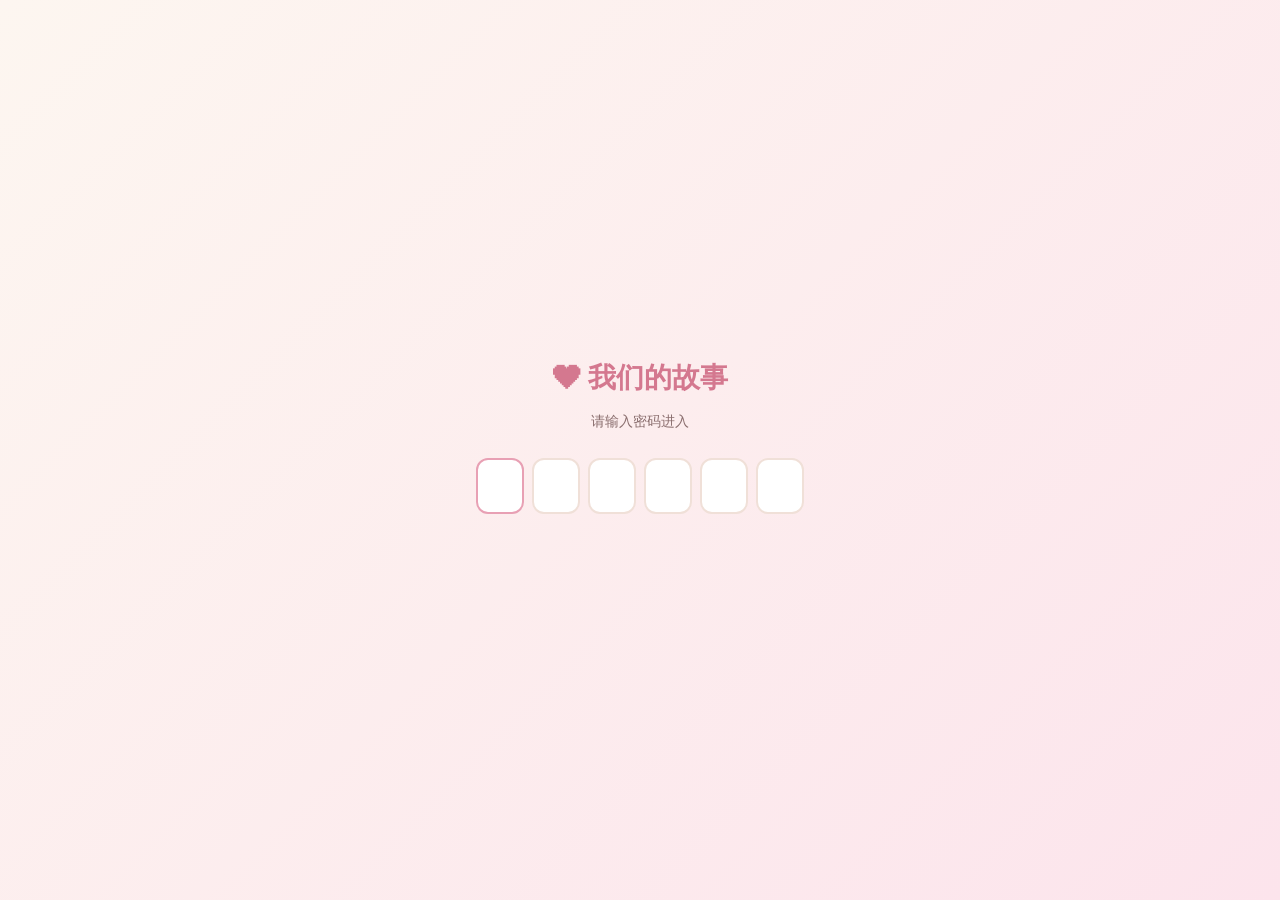
==== index.html @ 09dc380b "feat: 两周年纪念网站初始版本 包含首页（密码锁+倒计时）、时间线、照片墙、足迹地图、 情书、刮刮乐六个页面，支持长期更新维护。  Co-Authored-By: Claude Opus 4.7 " ====
<!DOCTYPE html>
<html lang="zh-CN">
<head>
    <meta charset="UTF-8">
    <meta name="viewport" content="width=device-width, initial-scale=1.0">
    <title>两周年快乐 ❤</title>
    <link rel="stylesheet" href="/css/style.css">
</head>
<body>

<!-- 密码锁 -->
<div class="password-overlay" id="passwordOverlay">
    <div class="password-box">
        <h1>❤ 我们的故事</h1>
        <p>请输入密码进入</p>
        <div class="password-input" id="passwordInput">
            <input type="password" maxlength="1" inputmode="numeric" pattern="[0-9]" autofocus>
            <input type="password" maxlength="1" inputmode="numeric" pattern="[0-9]">
            <input type="password" maxlength="1" inputmode="numeric" pattern="[0-9]">
            <input type="password" maxlength="1" inputmode="numeric" pattern="[0-9]">
            <input type="password" maxlength="1" inputmode="numeric" pattern="[0-9]">
            <input type="password" maxlength="1" inputmode="numeric" pattern="[0-9]">
        </div>
        <div class="password-error" id="passwordError"></div>
    </div>
</div>

<!-- 首页主内容 -->
<div class="hero" id="hero">
    <h1 class="hero-title">两周年快乐</h1>
    <p class="hero-date">2024.06.10 — 2026.06.10</p>

    <div class="countdown" id="countdown">
        <div class="countdown-item">
            <div class="countdown-num" id="days">00</div>
            <div class="countdown-label">天</div>
        </div>
        <div class="countdown-item">
            <div class="countdown-num" id="hours">00</div>
            <div class="countdown-label">时</div>
        </div>
        <div class="countdown-item">
            <div class="countdown-num" id="minutes">00</div>
            <div class="countdown-label">分</div>
        </div>
        <div class="countdown-item">
            <div class="countdown-num" id="seconds">00</div>
            <div class="countdown-label">秒</div>
        </div>
    </div>

    <div class="hero-enter">
        <a href="/pages/timeline.html" class="btn btn-primary">开始回忆之旅 →</a>
    </div>
</div>

<script src="/js/main.js"></script>
<script>
// === 密码锁 ===
const CORRECT_PASSWORD = '980711';
const inputs = document.querySelectorAll('#passwordInput input');
const overlay = document.getElementById('passwordOverlay');
const error = document.getElementById('passwordError');

// 检查是否已解锁
if (localStorage.getItem('anniversary_unlocked') === 'true') {
    overlay.classList.add('hidden');
}

inputs.forEach((input, idx) => {
    input.addEventListener('input', () => {
        input.value = input.value.replace(/\D/g, '');
        if (input.value && idx < inputs.length - 1) {
            inputs[idx + 1].focus();
        }
        if (idx === inputs.length - 1 && input.value) {
            checkPassword();
        }
    });
    input.addEventListener('keydown', (e) => {
        if (e.key === 'Backspace' && !input.value && idx > 0) {
            inputs[idx - 1].focus();
        }
    });
});

function checkPassword() {
    const pwd = Array.from(inputs).map(i => i.value).join('');
    if (pwd === CORRECT_PASSWORD) {
        localStorage.setItem('anniversary_unlocked', 'true');
        overlay.classList.add('hidden');
        error.textContent = '';
    } else {
        error.textContent = '密码错误，再试一次 ✨';
        inputs.forEach(i => i.value = '');
        inputs[0].focus();
    }
}

// === 倒计时 ===
const TARGET = new Date('2026-06-10T00:15:00').getTime();

function updateCountdown() {
    const now = Date.now();
    const diff = TARGET - now;

    if (diff <= 0) {
        document.getElementById('days').textContent = '🎉';
        document.getElementById('hours').textContent = '就';
        document.getElementById('minutes').textContent = '是';
        document.getElementById('seconds').textContent = '今';
        return;
    }

    const d = Math.floor(diff / 86400000);
    const h = Math.floor((diff % 86400000) / 3600000);
    const m = Math.floor((diff % 3600000) / 60000);
    const s = Math.floor((diff % 60000) / 1000);

    document.getElementById('days').textContent = String(d).padStart(2, '0');
    document.getElementById('hours').textContent = String(h).padStart(2, '0');
    document.getElementById('minutes').textContent = String(m).padStart(2, '0');
    document.getElementById('seconds').textContent = String(s).padStart(2, '0');
}

updateCountdown();
setInterval(updateCountdown, 1000);
</script>
</body>
</html>
---- css/style.css ----
/* === 全局重置 & 基础 === */
* {
    margin: 0;
    padding: 0;
    box-sizing: border-box;
}

:root {
    --primary: #e8a0b4;
    --primary-dark: #d4788f;
    --accent: #f5c6d0;
    --bg: #fdf6f0;
    --bg-card: #ffffff;
    --text: #5a3e3e;
    --text-light: #8a6e6e;
    --border: #f0e0d8;
    --shadow: rgba(200, 150, 140, 0.15);
    --radius: 16px;
    --font-serif: 'Georgia', 'Times New Roman', serif;
    --font-sans: -apple-system, BlinkMacSystemFont, 'Segoe UI', Roboto, sans-serif;
}

html {
    scroll-behavior: smooth;
}

body {
    font-family: var(--font-sans);
    background: var(--bg);
    color: var(--text);
    line-height: 1.7;
    min-height: 100vh;
}

a {
    color: var(--primary-dark);
    text-decoration: none;
}

img {
    max-width: 100%;
    border-radius: 12px;
}

/* === 导航栏 === */
.nav {
    position: fixed;
    top: 0;
    left: 0;
    right: 0;
    z-index: 100;
    background: rgba(253, 246, 240, 0.92);
    backdrop-filter: blur(12px);
    -webkit-backdrop-filter: blur(12px);
    border-bottom: 1px solid var(--border);
    padding: 0 20px;
    height: 60px;
    display: flex;
    align-items: center;
    justify-content: space-between;
}

.nav-title {
    font-family: var(--font-serif);
    font-size: 18px;
    color: var(--primary-dark);
    font-weight: 600;
}

.nav-links {
    display: flex;
    gap: 8px;
    overflow-x: auto;
    -webkit-overflow-scrolling: touch;
    scrollbar-width: none;
    padding: 4px 0;
}

.nav-links::-webkit-scrollbar {
    display: none;
}

.nav-links a {
    padding: 6px 14px;
    border-radius: 20px;
    font-size: 13px;
    color: var(--text-light);
    white-space: nowrap;
    transition: all 0.3s;
}

.nav-links a:hover,
.nav-links a.active {
    background: var(--primary);
    color: #fff;
}

/* === 主容器 === */
.main {
    max-width: 900px;
    margin: 0 auto;
    padding: 80px 20px 40px;
}

.page-title {
    font-family: var(--font-serif);
    font-size: 32px;
    text-align: center;
    color: var(--primary-dark);
    margin-bottom: 8px;
}

.page-subtitle {
    text-align: center;
    color: var(--text-light);
    font-size: 14px;
    margin-bottom: 40px;
}

/* === 卡片 === */
.card {
    background: var(--bg-card);
    border-radius: var(--radius);
    padding: 24px;
    box-shadow: 0 2px 12px var(--shadow);
    margin-bottom: 20px;
    transition: transform 0.2s, box-shadow 0.2s;
}

.card:hover {
    transform: translateY(-2px);
    box-shadow: 0 4px 20px var(--shadow);
}

/* === 按钮 === */
.btn {
    display: inline-block;
    padding: 12px 32px;
    border: none;
    border-radius: 30px;
    font-size: 15px;
    font-family: var(--font-sans);
    cursor: pointer;
    transition: all 0.3s;
    text-align: center;
}

.btn-primary {
    background: linear-gradient(135deg, var(--primary), var(--primary-dark));
    color: #fff;
    box-shadow: 0 4px 15px rgba(232, 160, 180, 0.4);
}

.btn-primary:hover {
    transform: translateY(-2px);
    box-shadow: 0 6px 20px rgba(232, 160, 180, 0.5);
}

/* === 首页-密码锁 === */
.password-overlay {
    position: fixed;
    inset: 0;
    z-index: 999;
    background: linear-gradient(135deg, #fdf6f0 0%, #fce4ec 100%);
    display: flex;
    align-items: center;
    justify-content: center;
    transition: opacity 0.8s, visibility 0.8s;
}

.password-overlay.hidden {
    opacity: 0;
    visibility: hidden;
    pointer-events: none;
}

.password-box {
    text-align: center;
    padding: 40px;
}

.password-box h1 {
    font-family: var(--font-serif);
    font-size: 28px;
    color: var(--primary-dark);
    margin-bottom: 8px;
}

.password-box p {
    color: var(--text-light);
    font-size: 14px;
    margin-bottom: 24px;
}

.password-input {
    display: flex;
    gap: 8px;
    justify-content: center;
    margin-bottom: 12px;
}

.password-input input {
    width: 48px;
    height: 56px;
    text-align: center;
    font-size: 24px;
    border: 2px solid var(--border);
    border-radius: 12px;
    outline: none;
    font-family: var(--font-serif);
    color: var(--text);
    transition: border-color 0.3s;
}

.password-input input:focus {
    border-color: var(--primary);
}

.password-error {
    color: #e74c3c;
    font-size: 13px;
    min-height: 20px;
}

/* === 首页-主内容 === */
.hero {
    min-height: 100vh;
    display: flex;
    flex-direction: column;
    align-items: center;
    justify-content: center;
    text-align: center;
    padding: 20px;
    background: linear-gradient(180deg, #fdf6f0 0%, #fce4ec 50%, #fdf6f0 100%);
}

.hero-title {
    font-family: var(--font-serif);
    font-size: clamp(28px, 6vw, 52px);
    color: var(--primary-dark);
    margin-bottom: 12px;
    animation: fadeInUp 1s ease;
}

.hero-date {
    font-size: 16px;
    color: var(--text-light);
    margin-bottom: 32px;
    animation: fadeInUp 1s ease 0.2s both;
}

.countdown {
    display: flex;
    gap: 16px;
    justify-content: center;
    flex-wrap: wrap;
    margin-bottom: 40px;
    animation: fadeInUp 1s ease 0.4s both;
}

.countdown-item {
    background: var(--bg-card);
    border-radius: 12px;
    padding: 16px 20px;
    min-width: 80px;
    box-shadow: 0 2px 12px var(--shadow);
}

.countdown-num {
    font-size: 32px;
    font-weight: 600;
    color: var(--primary-dark);
    font-family: var(--font-serif);
}

.countdown-label {
    font-size: 12px;
    color: var(--text-light);
    margin-top: 4px;
}

.hero-enter {
    animation: fadeInUp 1s ease 0.6s both;
}

/* === 时间线 === */
.timeline {
    position: relative;
    padding-left: 40px;
}

.timeline::before {
    content: '';
    position: absolute;
    left: 15px;
    top: 0;
    bottom: 0;
    width: 2px;
    background: linear-gradient(180deg, var(--primary), var(--accent));
}

.timeline-item {
    position: relative;
    margin-bottom: 32px;
    padding-left: 20px;
}

.timeline-dot {
    position: absolute;
    left: -29px;
    top: 6px;
    width: 14px;
    height: 14px;
    border-radius: 50%;
    background: var(--primary-dark);
    border: 3px solid var(--bg);
    box-shadow: 0 0 0 2px var(--primary-dark);
}

.timeline-date {
    font-size: 13px;
    color: var(--text-light);
    margin-bottom: 4px;
}

.timeline-title {
    font-size: 18px;
    font-weight: 600;
    color: var(--text);
    margin-bottom: 6px;
}

.timeline-desc {
    font-size: 14px;
    color: var(--text-light);
    line-height: 1.8;
}

.timeline-img {
    margin-top: 12px;
    border-radius: 12px;
    max-height: 300px;
    object-fit: cover;
}

/* === 照片墙 === */
.gallery-grid {
    display: grid;
    grid-template-columns: repeat(auto-fill, minmax(200px, 1fr));
    gap: 12px;
}

.gallery-item {
    position: relative;
    aspect-ratio: 1;
    overflow: hidden;
    border-radius: 12px;
    cursor: pointer;
}

.gallery-item img {
    width: 100%;
    height: 100%;
    object-fit: cover;
    transition: transform 0.4s;
}

.gallery-item:hover img {
    transform: scale(1.08);
}

/* Lightbox */
.lightbox {
    position: fixed;
    inset: 0;
    z-index: 200;
    background: rgba(0, 0, 0, 0.85);
    display: flex;
    align-items: center;
    justify-content: center;
    opacity: 0;
    visibility: hidden;
    transition: all 0.3s;
    cursor: pointer;
}

.lightbox.open {
    opacity: 1;
    visibility: visible;
}

.lightbox img {
    max-width: 90vw;
    max-height: 85vh;
    border-radius: 12px;
    transform: scale(0.9);
    transition: transform 0.3s;
}

.lightbox.open img {
    transform: scale(1);
}

.lightbox-close {
    position: absolute;
    top: 20px;
    right: 30px;
    color: #fff;
    font-size: 32px;
    cursor: pointer;
    opacity: 0.7;
    transition: opacity 0.2s;
}

.lightbox-close:hover {
    opacity: 1;
}

/* === 地图 === */
#map {
    height: 500px;
    border-radius: var(--radius);
    box-shadow: 0 2px 12px var(--shadow);
}

.map-popup img {
    width: 200px;
    height: 120px;
    object-fit: cover;
    border-radius: 8px;
    margin-bottom: 8px;
}

.map-popup p {
    font-size: 13px;
    color: var(--text-light);
}

/* === 情书 === */
.letter {
    max-width: 650px;
    margin: 0 auto;
}

.letter-card {
    background: var(--bg-card);
    border-radius: var(--radius);
    padding: 40px 32px;
    box-shadow: 0 2px 12px var(--shadow);
    margin-bottom: 24px;
}

.letter-date {
    font-size: 13px;
    color: var(--text-light);
    text-align: right;
    margin-bottom: 20px;
}

.letter-content {
    font-size: 15px;
    line-height: 2;
    color: var(--text);
    white-space: pre-wrap;
    font-family: var(--font-serif);
}

/* === 刮刮乐 === */
.scratch-container {
    max-width: 400px;
    margin: 0 auto;
    text-align: center;
}

.scratch-wrapper {
    position: relative;
    width: 100%;
    aspect-ratio: 1;
    border-radius: var(--radius);
    overflow: hidden;
    box-shadow: 0 4px 20px var(--shadow);
    cursor: crosshair;
}

.scratch-result {
    position: absolute;
    inset: 0;
    display: flex;
    flex-direction: column;
    align-items: center;
    justify-content: center;
    padding: 24px;
    background: var(--bg-card);
    z-index: 0;
}

.scratch-result img {
    width: 120px;
    height: 120px;
    border-radius: 50%;
    object-fit: cover;
    margin-bottom: 16px;
    border: 3px solid var(--primary);
}

.scratch-result .message {
    font-family: var(--font-serif);
    font-size: 16px;
    color: var(--primary-dark);
    line-height: 1.8;
    text-align: center;
}

.scratch-result .coupon {
    margin-top: 12px;
    padding: 8px 16px;
    border: 2px dashed var(--primary);
    border-radius: 8px;
    font-size: 13px;
    color: var(--text-light);
}

.scratch-canvas {
    position: absolute;
    inset: 0;
    z-index: 1;
    width: 100%;
    height: 100%;
}

.scratch-hint {
    margin-top: 12px;
    font-size: 13px;
    color: var(--text-light);
    animation: pulse 2s ease-in-out infinite;
}

/* === 音乐按钮 === */
.music-btn {
    position: fixed;
    bottom: 24px;
    right: 24px;
    z-index: 100;
    width: 48px;
    height: 48px;
    border-radius: 50%;
    border: none;
    background: var(--bg-card);
    box-shadow: 0 2px 12px var(--shadow);
    cursor: pointer;
    font-size: 20px;
    display: flex;
    align-items: center;
    justify-content: center;
    transition: all 0.3s;
}

.music-btn:hover {
    transform: scale(1.1);
    box-shadow: 0 4px 16px var(--shadow);
}

.music-btn.playing {
    animation: spin 4s linear infinite;
}

@keyframes spin {
    from { transform: rotate(0deg); }
    to { transform: rotate(360deg); }
}

/* === 动画 === */
@keyframes fadeInUp {
    from {
        opacity: 0;
        transform: translateY(20px);
    }
    to {
        opacity: 1;
        transform: translateY(0);
    }
}

@keyframes pulse {
    0%, 100% { opacity: 1; }
    50% { opacity: 0.5; }
}

/* === 响应式 === */
@media (max-width: 600px) {
    .nav {
        padding: 0 12px;
        height: 52px;
    }

    .nav-title {
        font-size: 15px;
    }

    .nav-links a {
        padding: 4px 10px;
        font-size: 12px;
    }

    .main {
        padding: 70px 12px 30px;
    }

    .page-title {
        font-size: 26px;
    }

    .countdown {
        gap: 10px;
    }

    .countdown-item {
        padding: 12px 14px;
        min-width: 65px;
    }

    .countdown-num {
        font-size: 24px;
    }

    .gallery-grid {
        grid-template-columns: repeat(auto-fill, minmax(140px, 1fr));
        gap: 8px;
    }

    .letter-card {
        padding: 24px 16px;
    }

    .timeline {
        padding-left: 32px;
    }

    .scratch-wrapper {
        aspect-ratio: 1;
    }

    .music-btn {
        bottom: 16px;
        right: 16px;
        width: 42px;
        height: 42px;
        font-size: 18px;
    }
}
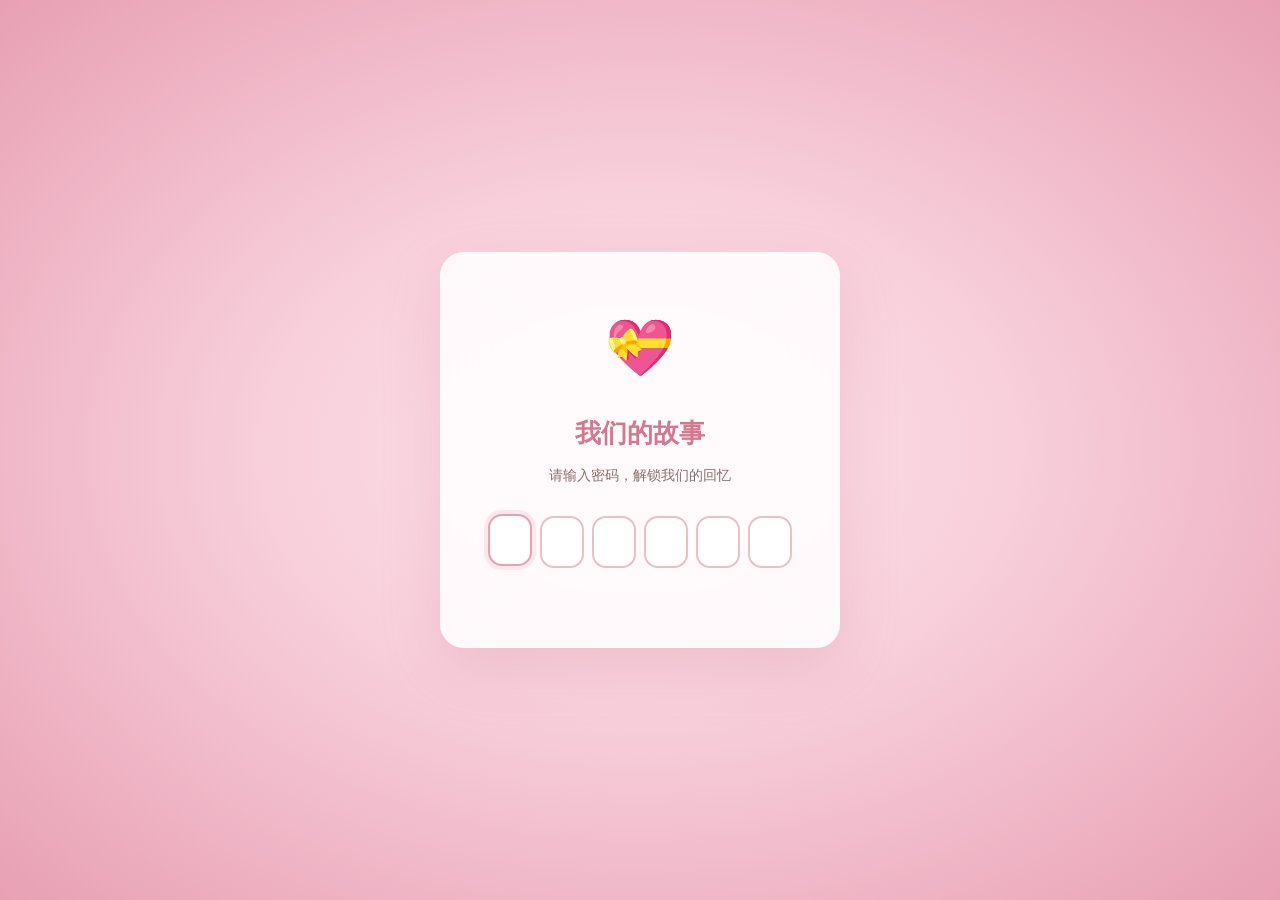
==== commit 9ec900b8: "feat: redesign homepage, fix paths, add sample content - Redesigned homepage with floating petals, a" ====
--- a/index.html
+++ b/index.html
@@ -4,15 +4,350 @@
     <meta charset="UTF-8">
     <meta name="viewport" content="width=device-width, initial-scale=1.0">
     <title>两周年快乐 ❤</title>
-    <link rel="stylesheet" href="/css/style.css">
+    <link rel="stylesheet" href="./css/style.css">
+    <style>
+        :root {
+            --bg-start: #fef5f0;
+            --bg-end: #fce4ec;
+        }
+
+        body {
+            overflow-x: hidden;
+            background: linear-gradient(180deg, var(--bg-start) 0%, var(--bg-end) 50%, var(--bg-start) 100%);
+            min-height: 100vh;
+        }
+
+        /* 浮动花瓣 */
+        .petal {
+            position: fixed;
+            pointer-events: none;
+            z-index: 0;
+            animation: fall linear infinite;
+            opacity: 0.6;
+            font-size: 24px;
+        }
+
+        @keyframes fall {
+            0% {
+                transform: translateY(-100px) rotate(0deg) translateX(0);
+                opacity: 0;
+            }
+            10% {
+                opacity: 0.6;
+            }
+            90% {
+                opacity: 0.6;
+            }
+            100% {
+                transform: translateY(105vh) rotate(720deg) translateX(80px);
+                opacity: 0;
+            }
+        }
+
+        /* 密码锁 */
+        .password-overlay {
+            position: fixed;
+            inset: 0;
+            z-index: 999;
+            background: radial-gradient(ellipse at center, #fce4ec 0%, #f8d0dc 40%, #e8a0b4 100%);
+            display: flex;
+            align-items: center;
+            justify-content: center;
+            transition: opacity 0.8s ease, visibility 0.8s ease;
+        }
+
+        .password-overlay.hidden {
+            opacity: 0;
+            visibility: hidden;
+            pointer-events: none;
+        }
+
+        .password-box {
+            text-align: center;
+            padding: 48px 40px;
+            background: rgba(255, 255, 255, 0.85);
+            backdrop-filter: blur(20px);
+            -webkit-backdrop-filter: blur(20px);
+            border-radius: 24px;
+            box-shadow: 0 20px 60px rgba(200, 100, 120, 0.2);
+            max-width: 400px;
+            width: 90%;
+            animation: fadeInUp 0.8s ease;
+        }
+
+        .password-box .icon {
+            font-size: 56px;
+            margin-bottom: 16px;
+            animation: heartbeat 1.5s ease-in-out infinite;
+        }
+
+        @keyframes heartbeat {
+            0%, 100% { transform: scale(1); }
+            25% { transform: scale(1.15); }
+            50% { transform: scale(1); }
+            75% { transform: scale(1.15); }
+        }
+
+        .password-box h1 {
+            font-family: var(--font-serif);
+            font-size: 26px;
+            color: var(--primary-dark);
+            margin-bottom: 8px;
+        }
+
+        .password-box .hint {
+            color: var(--text-light);
+            font-size: 14px;
+            margin-bottom: 28px;
+        }
+
+        .password-input {
+            display: flex;
+            gap: 8px;
+            justify-content: center;
+            margin-bottom: 12px;
+        }
+
+        .password-input input {
+            width: 44px;
+            height: 52px;
+            text-align: center;
+            font-size: 22px;
+            border: 2px solid #e8c0c8;
+            border-radius: 14px;
+            outline: none;
+            font-family: var(--font-serif);
+            color: var(--text);
+            background: rgba(255, 255, 255, 0.9);
+            transition: border-color 0.3s, box-shadow 0.3s, transform 0.2s;
+            -webkit-appearance: none;
+        }
+
+        .password-input input:focus {
+            border-color: var(--primary);
+            box-shadow: 0 0 0 4px rgba(232, 160, 180, 0.2);
+            transform: translateY(-2px);
+        }
+
+        .password-error {
+            color: #e74c3c;
+            font-size: 13px;
+            min-height: 20px;
+            transition: all 0.3s;
+        }
+
+        /* 主内容 */
+        .hero {
+            position: relative;
+            z-index: 1;
+            min-height: 100vh;
+            display: flex;
+            flex-direction: column;
+            align-items: center;
+            justify-content: center;
+            text-align: center;
+            padding: 40px 24px;
+        }
+
+        .hero-badge {
+            display: inline-block;
+            padding: 6px 20px;
+            background: rgba(232, 160, 180, 0.15);
+            border: 1px solid var(--primary);
+            border-radius: 20px;
+            font-size: 13px;
+            color: var(--primary-dark);
+            margin-bottom: 24px;
+            animation: fadeInUp 1s ease;
+            letter-spacing: 1px;
+        }
+
+        .hero-title {
+            font-family: var(--font-serif);
+            font-size: clamp(32px, 8vw, 60px);
+            color: var(--primary-dark);
+            margin-bottom: 8px;
+            animation: fadeInUp 1s ease 0.15s both;
+            text-shadow: 0 2px 8px rgba(212, 120, 143, 0.15);
+            line-height: 1.3;
+        }
+
+        .hero-title .name {
+            display: inline-block;
+            background: linear-gradient(135deg, #e8a0b4, #d4788f);
+            -webkit-background-clip: text;
+            -webkit-text-fill-color: transparent;
+            background-clip: text;
+        }
+
+        .hero-subtitle {
+            font-size: 16px;
+            color: var(--text-light);
+            margin-bottom: 40px;
+            animation: fadeInUp 1s ease 0.3s both;
+            letter-spacing: 2px;
+        }
+
+        /* 倒计时 */
+        .countdown {
+            display: flex;
+            gap: 16px;
+            justify-content: center;
+            flex-wrap: wrap;
+            margin-bottom: 48px;
+            animation: fadeInUp 1s ease 0.45s both;
+        }
+
+        .countdown-item {
+            background: rgba(255, 255, 255, 0.8);
+            backdrop-filter: blur(10px);
+            -webkit-backdrop-filter: blur(10px);
+            border-radius: 16px;
+            padding: 18px 22px;
+            min-width: 85px;
+            box-shadow: 0 4px 20px rgba(200, 150, 140, 0.12);
+            border: 1px solid rgba(232, 160, 180, 0.2);
+            transition: transform 0.3s;
+        }
+
+        .countdown-item:hover {
+            transform: translateY(-3px);
+        }
+
+        .countdown-num {
+            font-size: 36px;
+            font-weight: 700;
+            color: var(--primary-dark);
+            font-family: var(--font-serif);
+            line-height: 1.2;
+            transition: all 0.3s;
+        }
+
+        .countdown-label {
+            font-size: 12px;
+            color: var(--text-light);
+            margin-top: 2px;
+            letter-spacing: 1px;
+        }
+
+        /* 入口按钮组 */
+        .hero-actions {
+            display: flex;
+            flex-direction: column;
+            align-items: center;
+            gap: 12px;
+            animation: fadeInUp 1s ease 0.6s both;
+        }
+
+        .btn-enter {
+            display: inline-flex;
+            align-items: center;
+            gap: 8px;
+            padding: 14px 40px;
+            border: none;
+            border-radius: 50px;
+            font-size: 17px;
+            font-family: var(--font-sans);
+            cursor: pointer;
+            transition: all 0.3s;
+            background: linear-gradient(135deg, #e8a0b4 0%, #d4788f 100%);
+            color: #fff;
+            box-shadow: 0 6px 25px rgba(212, 120, 143, 0.35);
+            text-decoration: none;
+            letter-spacing: 1px;
+        }
+
+        .btn-enter:hover {
+            transform: translateY(-3px);
+            box-shadow: 0 10px 35px rgba(212, 120, 143, 0.45);
+        }
+
+        .btn-enter:active {
+            transform: translateY(0);
+        }
+
+        .hero-nav-links {
+            display: flex;
+            gap: 12px;
+            flex-wrap: wrap;
+            justify-content: center;
+            margin-top: 8px;
+        }
+
+        .hero-nav-links a {
+            padding: 8px 16px;
+            border-radius: 20px;
+            font-size: 13px;
+            color: var(--text-light);
+            background: rgba(255, 255, 255, 0.6);
+            backdrop-filter: blur(6px);
+            -webkit-backdrop-filter: blur(6px);
+            border: 1px solid var(--border);
+            transition: all 0.3s;
+            text-decoration: none;
+        }
+
+        .hero-nav-links a:hover {
+            background: var(--primary);
+            color: #fff;
+            border-color: var(--primary);
+            transform: translateY(-1px);
+        }
+
+        /* 底部文案 */
+        .hero-footer {
+            position: fixed;
+            bottom: 24px;
+            left: 50%;
+            transform: translateX(-50%);
+            font-size: 12px;
+            color: var(--text-light);
+            opacity: 0.7;
+            animation: fadeInUp 1s ease 0.9s both;
+            white-space: nowrap;
+        }
+
+        @media (max-width: 600px) {
+            .password-box {
+                padding: 36px 24px;
+            }
+            .password-box .icon {
+                font-size: 44px;
+            }
+            .password-box h1 {
+                font-size: 22px;
+            }
+            .password-input input {
+                width: 40px;
+                height: 48px;
+                font-size: 20px;
+                border-radius: 12px;
+            }
+            .countdown {
+                gap: 10px;
+            }
+            .countdown-item {
+                padding: 14px 16px;
+                min-width: 65px;
+                border-radius: 14px;
+            }
+            .countdown-num {
+                font-size: 28px;
+            }
+            .hero-title {
+                font-size: clamp(28px, 10vw, 44px);
+            }
+        }
+    </style>
 </head>
 <body>
 
 <!-- 密码锁 -->
 <div class="password-overlay" id="passwordOverlay">
     <div class="password-box">
-        <h1>❤ 我们的故事</h1>
-        <p>请输入密码进入</p>
+        <div class="icon">💝</div>
+        <h1>我们的故事</h1>
+        <p class="hint">请输入密码，解锁我们的回忆</p>
         <div class="password-input" id="passwordInput">
             <input type="password" maxlength="1" inputmode="numeric" pattern="[0-9]" autofocus>
             <input type="password" maxlength="1" inputmode="numeric" pattern="[0-9]">
@@ -25,10 +360,11 @@
     </div>
 </div>
 
-<!-- 首页主内容 -->
+<!-- 主内容 -->
 <div class="hero" id="hero">
+    <div class="hero-badge">💕 TWO YEARS</div>
     <h1 class="hero-title">两周年快乐</h1>
-    <p class="hero-date">2024.06.10 — 2026.06.10</p>
+    <p class="hero-subtitle">2024.06.10 — 2026.06.10</p>
 
     <div class="countdown" id="countdown">
         <div class="countdown-item">
@@ -49,20 +385,53 @@
         </div>
     </div>
 
-    <div class="hero-enter">
-        <a href="/pages/timeline.html" class="btn btn-primary">开始回忆之旅 →</a>
+    <div class="hero-actions">
+        <a href="./pages/timeline.html" class="btn-enter">开始回忆之旅 ✨</a>
+        <div class="hero-nav-links">
+            <a href="./pages/gallery.html">照片墙</a>
+            <a href="./pages/map.html">我们的足迹</a>
+            <a href="./pages/letters.html">情书</a>
+            <a href="./pages/scratch.html">🎁 惊喜</a>
+        </div>
     </div>
 </div>
 
-<script src="/js/main.js"></script>
+<div class="hero-footer">Made with ♥ for you</div>
+
+<script src="./js/main.js"></script>
 <script>
+// === 浮动花瓣 ===
+(function() {
+    const petals = ['🌸', '💮', '🌷', '💕', '✨', '🌺', '💖', '🌹'];
+    const container = document.body;
+
+    function createPetal() {
+        const petal = document.createElement('span');
+        petal.className = 'petal';
+        petal.textContent = petals[Math.floor(Math.random() * petals.length)];
+        petal.style.left = Math.random() * 100 + '%';
+        petal.style.fontSize = (16 + Math.random() * 20) + 'px';
+        petal.style.animationDuration = (8 + Math.random() * 12) + 's';
+        petal.style.animationDelay = Math.random() * 3 + 's';
+        container.appendChild(petal);
+
+        setTimeout(() => {
+            petal.remove();
+        }, 15000);
+    }
+
+    for (let i = 0; i < 12; i++) {
+        setTimeout(createPetal, i * 600);
+    }
+    setInterval(createPetal, 3000);
+})();
+
 // === 密码锁 ===
 const CORRECT_PASSWORD = '980711';
 const inputs = document.querySelectorAll('#passwordInput input');
 const overlay = document.getElementById('passwordOverlay');
-const error = document.getElementById('passwordError');
-
-// 检查是否已解锁
+const pwdError = document.getElementById('passwordError');
+
 if (localStorage.getItem('anniversary_unlocked') === 'true') {
     overlay.classList.add('hidden');
 }
@@ -89,11 +458,14 @@
     if (pwd === CORRECT_PASSWORD) {
         localStorage.setItem('anniversary_unlocked', 'true');
         overlay.classList.add('hidden');
-        error.textContent = '';
+        pwdError.textContent = '';
+        // 密码正确后启用音乐
+        if (typeof initMusic === 'function') initMusic();
     } else {
-        error.textContent = '密码错误，再试一次 ✨';
-        inputs.forEach(i => i.value = '');
+        pwdError.textContent = '密码不对哦，再试一次 ✨';
+        inputs.forEach(i => { i.value = ''; i.style.borderColor = '#e74c3c'; });
         inputs[0].focus();
+        setTimeout(() => inputs.forEach(i => i.style.borderColor = ''), 500);
     }
 }
 
@@ -106,9 +478,9 @@
 
     if (diff <= 0) {
         document.getElementById('days').textContent = '🎉';
-        document.getElementById('hours').textContent = '就';
-        document.getElementById('minutes').textContent = '是';
-        document.getElementById('seconds').textContent = '今';
+        document.getElementById('hours').textContent = '永';
+        document.getElementById('minutes').textContent = '远';
+        document.getElementById('seconds').textContent = '❤';
         return;
     }
 
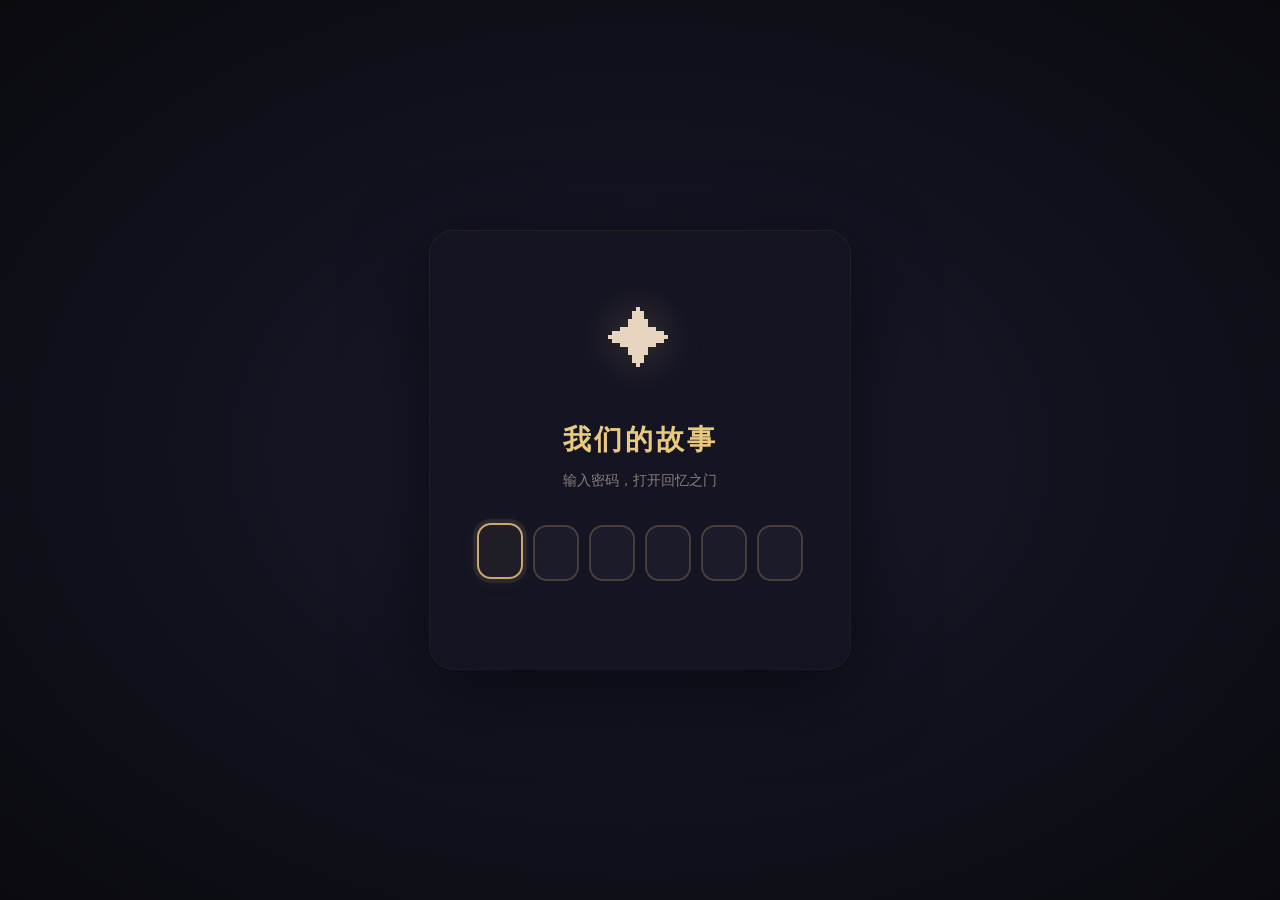
==== commit 6d7b42bb: "refactor: premium dark theme, carousel gallery, China map, 9 scratch cards - Switched from pink to d" ====
--- a/index.html
+++ b/index.html
@@ -3,340 +3,183 @@
 <head>
     <meta charset="UTF-8">
     <meta name="viewport" content="width=device-width, initial-scale=1.0">
-    <title>两周年快乐 ❤</title>
+    <title>两周年快乐 ✦</title>
     <link rel="stylesheet" href="./css/style.css">
     <style>
-        :root {
-            --bg-start: #fef5f0;
-            --bg-end: #fce4ec;
-        }
-
         body {
+            background: radial-gradient(ellipse at 50% 0%, #1a1a2e 0%, #0a0a0f 60%, #000 100%);
+            min-height: 100vh;
             overflow-x: hidden;
-            background: linear-gradient(180deg, var(--bg-start) 0%, var(--bg-end) 50%, var(--bg-start) 100%);
-            min-height: 100vh;
-        }
-
-        /* 浮动花瓣 */
-        .petal {
+        }
+
+        /* 光点粒子 */
+        .light-particle {
             position: fixed;
             pointer-events: none;
             z-index: 0;
-            animation: fall linear infinite;
-            opacity: 0.6;
-            font-size: 24px;
-        }
-
-        @keyframes fall {
-            0% {
-                transform: translateY(-100px) rotate(0deg) translateX(0);
-                opacity: 0;
-            }
-            10% {
-                opacity: 0.6;
-            }
-            90% {
-                opacity: 0.6;
-            }
-            100% {
-                transform: translateY(105vh) rotate(720deg) translateX(80px);
-                opacity: 0;
-            }
+            border-radius: 50%;
+            background: var(--primary);
+            animation: floatUp linear infinite;
+            box-shadow: 0 0 6px var(--primary-glow);
+        }
+
+        @keyframes floatUp {
+            0% { transform: translateY(105vh) scale(0); opacity: 0; }
+            10% { opacity: 0.6; }
+            90% { opacity: 0.6; }
+            100% { transform: translateY(-10vh) scale(1.2); opacity: 0; }
         }
 
         /* 密码锁 */
         .password-overlay {
-            position: fixed;
-            inset: 0;
-            z-index: 999;
-            background: radial-gradient(ellipse at center, #fce4ec 0%, #f8d0dc 40%, #e8a0b4 100%);
-            display: flex;
-            align-items: center;
-            justify-content: center;
+            position: fixed; inset: 0; z-index: 999;
+            background: radial-gradient(ellipse at center, #1a1a2e 0%, #0a0a0f 100%);
+            display: flex; align-items: center; justify-content: center;
             transition: opacity 0.8s ease, visibility 0.8s ease;
         }
-
         .password-overlay.hidden {
-            opacity: 0;
-            visibility: hidden;
-            pointer-events: none;
+            opacity: 0; visibility: hidden; pointer-events: none;
         }
 
         .password-box {
-            text-align: center;
-            padding: 48px 40px;
-            background: rgba(255, 255, 255, 0.85);
-            backdrop-filter: blur(20px);
-            -webkit-backdrop-filter: blur(20px);
+            text-align: center; padding: 56px 44px;
+            background: rgba(20, 20, 35, 0.9);
+            backdrop-filter: blur(24px); -webkit-backdrop-filter: blur(24px);
             border-radius: 24px;
-            box-shadow: 0 20px 60px rgba(200, 100, 120, 0.2);
-            max-width: 400px;
-            width: 90%;
+            box-shadow: 0 24px 80px rgba(0,0,0,0.5), 0 0 0 1px var(--border);
+            max-width: 420px; width: 90%;
             animation: fadeInUp 0.8s ease;
         }
 
         .password-box .icon {
-            font-size: 56px;
-            margin-bottom: 16px;
-            animation: heartbeat 1.5s ease-in-out infinite;
-        }
-
-        @keyframes heartbeat {
-            0%, 100% { transform: scale(1); }
-            25% { transform: scale(1.15); }
-            50% { transform: scale(1); }
-            75% { transform: scale(1.15); }
+            font-size: 64px; margin-bottom: 20px;
+            filter: drop-shadow(0 0 20px rgba(201,169,110,0.3));
         }
 
         .password-box h1 {
-            font-family: var(--font-serif);
-            font-size: 26px;
-            color: var(--primary-dark);
-            margin-bottom: 8px;
-        }
-
-        .password-box .hint {
-            color: var(--text-light);
-            font-size: 14px;
-            margin-bottom: 28px;
-        }
+            font-family: var(--font-serif); font-size: 28px;
+            color: var(--primary-glow); margin-bottom: 6px; letter-spacing: 3px;
+        }
+        .password-box .hint { color: var(--text-muted); font-size: 14px; margin-bottom: 32px; }
 
         .password-input {
-            display: flex;
-            gap: 8px;
-            justify-content: center;
-            margin-bottom: 12px;
-        }
-
+            display: flex; gap: 10px; justify-content: center; margin-bottom: 12px;
+        }
         .password-input input {
-            width: 44px;
-            height: 52px;
-            text-align: center;
-            font-size: 22px;
-            border: 2px solid #e8c0c8;
-            border-radius: 14px;
-            outline: none;
-            font-family: var(--font-serif);
-            color: var(--text);
-            background: rgba(255, 255, 255, 0.9);
-            transition: border-color 0.3s, box-shadow 0.3s, transform 0.2s;
+            width: 46px; height: 56px; text-align: center; font-size: 24px;
+            border: 2px solid rgba(201,169,110,0.25); border-radius: 14px;
+            outline: none; font-family: var(--font-serif); color: var(--text);
+            background: rgba(255,255,255,0.03); transition: all 0.3s;
             -webkit-appearance: none;
         }
-
         .password-input input:focus {
             border-color: var(--primary);
-            box-shadow: 0 0 0 4px rgba(232, 160, 180, 0.2);
-            transform: translateY(-2px);
-        }
-
-        .password-error {
-            color: #e74c3c;
-            font-size: 13px;
-            min-height: 20px;
-            transition: all 0.3s;
-        }
+            box-shadow: 0 0 0 4px rgba(201,169,110,0.1), 0 0 20px rgba(201,169,110,0.1);
+            transform: translateY(-2px); background: rgba(201,169,110,0.06);
+        }
+        .password-error { color: #e74c3c; font-size: 13px; min-height: 20px; }
 
         /* 主内容 */
         .hero {
-            position: relative;
-            z-index: 1;
-            min-height: 100vh;
-            display: flex;
-            flex-direction: column;
-            align-items: center;
-            justify-content: center;
-            text-align: center;
-            padding: 40px 24px;
+            position: relative; z-index: 1;
+            min-height: 100vh; display: flex; flex-direction: column;
+            align-items: center; justify-content: center;
+            text-align: center; padding: 40px 24px;
+        }
+
+        .hero-glow {
+            position: absolute; width: 600px; height: 600px;
+            border-radius: 50%; background: radial-gradient(circle, rgba(201,169,110,0.08), transparent 70%);
+            top: 50%; left: 50%; transform: translate(-50%, -50%); pointer-events: none;
         }
 
         .hero-badge {
-            display: inline-block;
-            padding: 6px 20px;
-            background: rgba(232, 160, 180, 0.15);
-            border: 1px solid var(--primary);
-            border-radius: 20px;
-            font-size: 13px;
-            color: var(--primary-dark);
-            margin-bottom: 24px;
-            animation: fadeInUp 1s ease;
-            letter-spacing: 1px;
+            display: inline-flex; align-items: center; gap: 8px;
+            padding: 8px 24px; background: rgba(201,169,110,0.08);
+            border: 1px solid rgba(201,169,110,0.2); border-radius: 50px;
+            font-size: 12px; color: var(--primary-glow); margin-bottom: 28px;
+            animation: fadeInUp 1s ease; letter-spacing: 3px; text-transform: uppercase;
         }
 
         .hero-title {
             font-family: var(--font-serif);
-            font-size: clamp(32px, 8vw, 60px);
-            color: var(--primary-dark);
-            margin-bottom: 8px;
+            font-size: clamp(36px, 8vw, 64px);
+            color: var(--text); margin-bottom: 6px;
             animation: fadeInUp 1s ease 0.15s both;
-            text-shadow: 0 2px 8px rgba(212, 120, 143, 0.15);
-            line-height: 1.3;
-        }
-
-        .hero-title .name {
-            display: inline-block;
-            background: linear-gradient(135deg, #e8a0b4, #d4788f);
-            -webkit-background-clip: text;
-            -webkit-text-fill-color: transparent;
-            background-clip: text;
+            letter-spacing: 4px; line-height: 1.2;
+        }
+
+        .hero-title .gold {
+            color: var(--primary-glow);
+            text-shadow: 0 0 40px rgba(201,169,110,0.4);
         }
 
         .hero-subtitle {
-            font-size: 16px;
-            color: var(--text-light);
-            margin-bottom: 40px;
-            animation: fadeInUp 1s ease 0.3s both;
-            letter-spacing: 2px;
+            font-size: 15px; color: var(--text-muted); margin-bottom: 48px;
+            animation: fadeInUp 1s ease 0.3s both; letter-spacing: 4px;
         }
 
         /* 倒计时 */
         .countdown {
-            display: flex;
-            gap: 16px;
-            justify-content: center;
-            flex-wrap: wrap;
-            margin-bottom: 48px;
-            animation: fadeInUp 1s ease 0.45s both;
-        }
-
+            display: flex; gap: 20px; justify-content: center; flex-wrap: wrap;
+            margin-bottom: 52px; animation: fadeInUp 1s ease 0.45s both;
+        }
         .countdown-item {
-            background: rgba(255, 255, 255, 0.8);
-            backdrop-filter: blur(10px);
-            -webkit-backdrop-filter: blur(10px);
-            border-radius: 16px;
-            padding: 18px 22px;
-            min-width: 85px;
-            box-shadow: 0 4px 20px rgba(200, 150, 140, 0.12);
-            border: 1px solid rgba(232, 160, 180, 0.2);
-            transition: transform 0.3s;
-        }
-
-        .countdown-item:hover {
-            transform: translateY(-3px);
-        }
-
+            background: rgba(20,20,35,0.7); backdrop-filter: blur(8px);
+            border-radius: 16px; padding: 20px 24px; min-width: 90px;
+            box-shadow: 0 4px 20px rgba(0,0,0,0.3);
+            border: 1px solid var(--border);
+        }
         .countdown-num {
-            font-size: 36px;
-            font-weight: 700;
-            color: var(--primary-dark);
-            font-family: var(--font-serif);
-            line-height: 1.2;
-            transition: all 0.3s;
-        }
-
+            font-size: 40px; font-weight: 700; color: var(--primary-glow);
+            font-family: var(--font-serif); line-height: 1;
+        }
         .countdown-label {
-            font-size: 12px;
-            color: var(--text-light);
-            margin-top: 2px;
-            letter-spacing: 1px;
-        }
-
-        /* 入口按钮组 */
+            font-size: 11px; color: var(--text-muted); margin-top: 6px; letter-spacing: 2px;
+        }
+
+        /* 入口 */
         .hero-actions {
-            display: flex;
-            flex-direction: column;
-            align-items: center;
-            gap: 12px;
+            display: flex; flex-direction: column; align-items: center; gap: 16px;
             animation: fadeInUp 1s ease 0.6s both;
         }
-
         .btn-enter {
-            display: inline-flex;
-            align-items: center;
-            gap: 8px;
-            padding: 14px 40px;
-            border: none;
-            border-radius: 50px;
-            font-size: 17px;
-            font-family: var(--font-sans);
-            cursor: pointer;
-            transition: all 0.3s;
-            background: linear-gradient(135deg, #e8a0b4 0%, #d4788f 100%);
-            color: #fff;
-            box-shadow: 0 6px 25px rgba(212, 120, 143, 0.35);
-            text-decoration: none;
-            letter-spacing: 1px;
-        }
-
+            display: inline-flex; align-items: center; gap: 8px;
+            padding: 16px 48px; border: none; border-radius: 50px;
+            font-size: 17px; font-family: var(--font-sans);
+            cursor: pointer; transition: all 0.4s;
+            background: linear-gradient(135deg, var(--primary) 0%, #a0844e 100%);
+            color: #fff; box-shadow: 0 8px 32px rgba(201,169,110,0.3);
+            text-decoration: none; letter-spacing: 2px;
+        }
         .btn-enter:hover {
             transform: translateY(-3px);
-            box-shadow: 0 10px 35px rgba(212, 120, 143, 0.45);
-        }
-
-        .btn-enter:active {
-            transform: translateY(0);
-        }
-
-        .hero-nav-links {
-            display: flex;
-            gap: 12px;
-            flex-wrap: wrap;
-            justify-content: center;
-            margin-top: 8px;
-        }
-
-        .hero-nav-links a {
-            padding: 8px 16px;
-            border-radius: 20px;
-            font-size: 13px;
-            color: var(--text-light);
-            background: rgba(255, 255, 255, 0.6);
-            backdrop-filter: blur(6px);
-            -webkit-backdrop-filter: blur(6px);
-            border: 1px solid var(--border);
-            transition: all 0.3s;
-            text-decoration: none;
-        }
-
-        .hero-nav-links a:hover {
-            background: var(--primary);
-            color: #fff;
-            border-color: var(--primary);
-            transform: translateY(-1px);
-        }
-
-        /* 底部文案 */
+            box-shadow: 0 14px 48px rgba(201,169,110,0.45);
+        }
+        .hero-quick-links { display: flex; gap: 12px; flex-wrap: wrap; justify-content: center; margin-top: 4px; }
+        .hero-quick-links a {
+            padding: 8px 18px; border-radius: 20px; font-size: 13px;
+            color: var(--text-muted); background: rgba(201,169,110,0.05);
+            border: 1px solid var(--border); transition: all 0.3s;
+            text-decoration: none; letter-spacing: 1px;
+        }
+        .hero-quick-links a:hover {
+            background: rgba(201,169,110,0.12); color: var(--primary-glow);
+            border-color: rgba(201,169,110,0.3);
+        }
         .hero-footer {
-            position: fixed;
-            bottom: 24px;
-            left: 50%;
-            transform: translateX(-50%);
-            font-size: 12px;
-            color: var(--text-light);
-            opacity: 0.7;
-            animation: fadeInUp 1s ease 0.9s both;
-            white-space: nowrap;
+            position: fixed; bottom: 24px; left: 50%; transform: translateX(-50%);
+            font-size: 12px; color: var(--text-muted); animation: fadeInUp 1s ease 0.9s both;
+            white-space: nowrap; letter-spacing: 2px;
         }
 
         @media (max-width: 600px) {
-            .password-box {
-                padding: 36px 24px;
-            }
-            .password-box .icon {
-                font-size: 44px;
-            }
-            .password-box h1 {
-                font-size: 22px;
-            }
-            .password-input input {
-                width: 40px;
-                height: 48px;
-                font-size: 20px;
-                border-radius: 12px;
-            }
-            .countdown {
-                gap: 10px;
-            }
-            .countdown-item {
-                padding: 14px 16px;
-                min-width: 65px;
-                border-radius: 14px;
-            }
-            .countdown-num {
-                font-size: 28px;
-            }
-            .hero-title {
-                font-size: clamp(28px, 10vw, 44px);
-            }
+            .password-box { padding: 40px 24px; }
+            .password-box h1 { font-size: 22px; }
+            .password-input input { width: 40px; height: 48px; font-size: 20px; }
+            .countdown { gap: 10px; }
+            .countdown-item { padding: 14px 16px; min-width: 68px; }
+            .countdown-num { font-size: 30px; }
         }
     </style>
 </head>
@@ -345,9 +188,9 @@
 <!-- 密码锁 -->
 <div class="password-overlay" id="passwordOverlay">
     <div class="password-box">
-        <div class="icon">💝</div>
+        <div class="icon">✦</div>
         <h1>我们的故事</h1>
-        <p class="hint">请输入密码，解锁我们的回忆</p>
+        <p class="hint">输入密码，打开回忆之门</p>
         <div class="password-input" id="passwordInput">
             <input type="password" maxlength="1" inputmode="numeric" pattern="[0-9]" autofocus>
             <input type="password" maxlength="1" inputmode="numeric" pattern="[0-9]">
@@ -362,9 +205,10 @@
 
 <!-- 主内容 -->
 <div class="hero" id="hero">
-    <div class="hero-badge">💕 TWO YEARS</div>
-    <h1 class="hero-title">两周年快乐</h1>
-    <p class="hero-subtitle">2024.06.10 — 2026.06.10</p>
+    <div class="hero-glow"></div>
+    <div class="hero-badge">✦ Two Years ✦</div>
+    <h1 class="hero-title">两周年<span class="gold">快乐</span></h1>
+    <p class="hero-subtitle">2024 · 06 · 10 — 2026 · 06 · 10</p>
 
     <div class="countdown" id="countdown">
         <div class="countdown-item">
@@ -386,113 +230,90 @@
     </div>
 
     <div class="hero-actions">
-        <a href="./pages/timeline.html" class="btn-enter">开始回忆之旅 ✨</a>
-        <div class="hero-nav-links">
+        <a href="./pages/timeline.html" class="btn-enter">✦ 开始回忆之旅</a>
+        <div class="hero-quick-links">
             <a href="./pages/gallery.html">照片墙</a>
-            <a href="./pages/map.html">我们的足迹</a>
+            <a href="./pages/map.html">足迹地图</a>
             <a href="./pages/letters.html">情书</a>
-            <a href="./pages/scratch.html">🎁 惊喜</a>
+            <a href="./pages/scratch.html">刮刮乐</a>
         </div>
     </div>
 </div>
 
-<div class="hero-footer">Made with ♥ for you</div>
+<div class="hero-footer">Made with ✦ for you</div>
 
 <script src="./js/main.js"></script>
 <script>
-// === 浮动花瓣 ===
+// === 光点粒子 ===
 (function() {
-    const petals = ['🌸', '💮', '🌷', '💕', '✨', '🌺', '💖', '🌹'];
-    const container = document.body;
-
-    function createPetal() {
-        const petal = document.createElement('span');
-        petal.className = 'petal';
-        petal.textContent = petals[Math.floor(Math.random() * petals.length)];
-        petal.style.left = Math.random() * 100 + '%';
-        petal.style.fontSize = (16 + Math.random() * 20) + 'px';
-        petal.style.animationDuration = (8 + Math.random() * 12) + 's';
-        petal.style.animationDelay = Math.random() * 3 + 's';
-        container.appendChild(petal);
-
-        setTimeout(() => {
-            petal.remove();
-        }, 15000);
+    function createParticle() {
+        var p = document.createElement('div');
+        p.className = 'light-particle';
+        p.style.left = Math.random() * 100 + '%';
+        p.style.width = (2 + Math.random() * 3) + 'px';
+        p.style.height = p.style.width;
+        p.style.animationDuration = (6 + Math.random() * 10) + 's';
+        p.style.animationDelay = Math.random() * 5 + 's';
+        document.body.appendChild(p);
+        setTimeout(function() { p.remove(); }, 16000);
     }
-
-    for (let i = 0; i < 12; i++) {
-        setTimeout(createPetal, i * 600);
-    }
-    setInterval(createPetal, 3000);
+    for (var i = 0; i < 20; i++) setTimeout(createPetal, i * 400);
+    setInterval(createPetal, 2000);
 })();
 
 // === 密码锁 ===
-const CORRECT_PASSWORD = '980711';
-const inputs = document.querySelectorAll('#passwordInput input');
-const overlay = document.getElementById('passwordOverlay');
-const pwdError = document.getElementById('passwordError');
+var CORRECT_PASSWORD = '980711';
+var inputs = document.querySelectorAll('#passwordInput input');
+var overlay = document.getElementById('passwordOverlay');
+var pwdError = document.getElementById('passwordError');
 
 if (localStorage.getItem('anniversary_unlocked') === 'true') {
     overlay.classList.add('hidden');
 }
 
-inputs.forEach((input, idx) => {
-    input.addEventListener('input', () => {
+inputs.forEach(function(input, idx) {
+    input.addEventListener('input', function() {
         input.value = input.value.replace(/\D/g, '');
-        if (input.value && idx < inputs.length - 1) {
-            inputs[idx + 1].focus();
-        }
-        if (idx === inputs.length - 1 && input.value) {
-            checkPassword();
-        }
+        if (input.value && idx < inputs.length - 1) inputs[idx + 1].focus();
+        if (idx === inputs.length - 1 && input.value) checkPassword();
     });
-    input.addEventListener('keydown', (e) => {
-        if (e.key === 'Backspace' && !input.value && idx > 0) {
-            inputs[idx - 1].focus();
-        }
+    input.addEventListener('keydown', function(e) {
+        if (e.key === 'Backspace' && !input.value && idx > 0) inputs[idx - 1].focus();
     });
 });
 
 function checkPassword() {
-    const pwd = Array.from(inputs).map(i => i.value).join('');
+    var pwd = Array.from(inputs).map(function(i) { return i.value; }).join('');
     if (pwd === CORRECT_PASSWORD) {
         localStorage.setItem('anniversary_unlocked', 'true');
         overlay.classList.add('hidden');
         pwdError.textContent = '';
-        // 密码正确后启用音乐
         if (typeof initMusic === 'function') initMusic();
     } else {
-        pwdError.textContent = '密码不对哦，再试一次 ✨';
-        inputs.forEach(i => { i.value = ''; i.style.borderColor = '#e74c3c'; });
+        pwdError.textContent = '密码不对，再试一次 ✦';
+        inputs.forEach(function(i) { i.value = ''; i.style.borderColor = '#e74c3c'; });
         inputs[0].focus();
-        setTimeout(() => inputs.forEach(i => i.style.borderColor = ''), 500);
+        setTimeout(function() { inputs.forEach(function(i) { i.style.borderColor = ''; }); }, 500);
     }
 }
 
 // === 倒计时 ===
-const TARGET = new Date('2026-06-10T00:15:00').getTime();
+var TARGET = new Date('2026-06-10T00:15:00').getTime();
 
 function updateCountdown() {
-    const now = Date.now();
-    const diff = TARGET - now;
+    var now = Date.now(), diff = TARGET - now;
 
     if (diff <= 0) {
-        document.getElementById('days').textContent = '🎉';
+        document.getElementById('days').textContent = '✦';
         document.getElementById('hours').textContent = '永';
         document.getElementById('minutes').textContent = '远';
-        document.getElementById('seconds').textContent = '❤';
+        document.getElementById('seconds').textContent = '♥';
         return;
     }
-
-    const d = Math.floor(diff / 86400000);
-    const h = Math.floor((diff % 86400000) / 3600000);
-    const m = Math.floor((diff % 3600000) / 60000);
-    const s = Math.floor((diff % 60000) / 1000);
-
-    document.getElementById('days').textContent = String(d).padStart(2, '0');
-    document.getElementById('hours').textContent = String(h).padStart(2, '0');
-    document.getElementById('minutes').textContent = String(m).padStart(2, '0');
-    document.getElementById('seconds').textContent = String(s).padStart(2, '0');
+    document.getElementById('days').textContent = String(Math.floor(diff / 86400000)).padStart(2, '0');
+    document.getElementById('hours').textContent = String(Math.floor((diff % 86400000) / 3600000)).padStart(2, '0');
+    document.getElementById('minutes').textContent = String(Math.floor((diff % 3600000) / 60000)).padStart(2, '0');
+    document.getElementById('seconds').textContent = String(Math.floor((diff % 60000) / 1000)).padStart(2, '0');
 }
 
 updateCountdown();
--- a/css/style.css
+++ b/css/style.css
@@ -1,28 +1,22 @@
-/* === 全局重置 & 基础 === */
-* {
-    margin: 0;
-    padding: 0;
-    box-sizing: border-box;
-}
+/* === 全局 === */
+* { margin: 0; padding: 0; box-sizing: border-box; }
 
 :root {
-    --primary: #e8a0b4;
-    --primary-dark: #d4788f;
-    --accent: #f5c6d0;
-    --bg: #fdf6f0;
-    --bg-card: #ffffff;
-    --text: #5a3e3e;
-    --text-light: #8a6e6e;
-    --border: #f0e0d8;
-    --shadow: rgba(200, 150, 140, 0.15);
+    --primary: #c9a96e;
+    --primary-glow: #e8c97e;
+    --accent: #8b7355;
+    --bg: #0a0a0f;
+    --bg-card: rgba(20, 20, 35, 0.85);
+    --text: #e8d5c0;
+    --text-muted: rgba(232, 213, 192, 0.55);
+    --border: rgba(201, 169, 110, 0.12);
+    --shadow: rgba(0, 0, 0, 0.5);
     --radius: 16px;
     --font-serif: 'Georgia', 'Times New Roman', serif;
     --font-sans: -apple-system, BlinkMacSystemFont, 'Segoe UI', Roboto, sans-serif;
 }
 
-html {
-    scroll-behavior: smooth;
-}
+html { scroll-behavior: smooth; }
 
 body {
     font-family: var(--font-sans);
@@ -30,621 +24,253 @@
     color: var(--text);
     line-height: 1.7;
     min-height: 100vh;
-}
-
-a {
-    color: var(--primary-dark);
-    text-decoration: none;
-}
-
-img {
-    max-width: 100%;
-    border-radius: 12px;
-}
-
-/* === 导航栏 === */
+    -webkit-font-smoothing: antialiased;
+}
+
+a { color: var(--primary); text-decoration: none; }
+img { max-width: 100%; border-radius: 12px; }
+
+/* === 导航 === */
 .nav {
-    position: fixed;
-    top: 0;
-    left: 0;
-    right: 0;
-    z-index: 100;
-    background: rgba(253, 246, 240, 0.92);
-    backdrop-filter: blur(12px);
-    -webkit-backdrop-filter: blur(12px);
+    position: fixed; top: 0; left: 0; right: 0; z-index: 100;
+    background: rgba(10, 10, 15, 0.88);
+    backdrop-filter: blur(16px); -webkit-backdrop-filter: blur(16px);
     border-bottom: 1px solid var(--border);
-    padding: 0 20px;
-    height: 60px;
-    display: flex;
-    align-items: center;
-    justify-content: space-between;
+    padding: 0 20px; height: 60px;
+    display: flex; align-items: center; justify-content: space-between;
 }
 
 .nav-title {
-    font-family: var(--font-serif);
-    font-size: 18px;
-    color: var(--primary-dark);
-    font-weight: 600;
+    font-family: var(--font-serif); font-size: 18px;
+    color: var(--primary-glow); font-weight: 600; letter-spacing: 1px;
 }
 
 .nav-links {
-    display: flex;
-    gap: 8px;
-    overflow-x: auto;
-    -webkit-overflow-scrolling: touch;
-    scrollbar-width: none;
-    padding: 4px 0;
-}
-
-.nav-links::-webkit-scrollbar {
-    display: none;
-}
+    display: flex; gap: 8px; overflow-x: auto;
+    -webkit-overflow-scrolling: touch; scrollbar-width: none; padding: 4px 0;
+}
+.nav-links::-webkit-scrollbar { display: none; }
 
 .nav-links a {
-    padding: 6px 14px;
-    border-radius: 20px;
-    font-size: 13px;
-    color: var(--text-light);
-    white-space: nowrap;
-    transition: all 0.3s;
-}
-
-.nav-links a:hover,
-.nav-links a.active {
-    background: var(--primary);
-    color: #fff;
+    padding: 6px 14px; border-radius: 20px; font-size: 13px;
+    color: var(--text-muted); white-space: nowrap; transition: all 0.3s;
+    border: 1px solid transparent;
+}
+.nav-links a:hover, .nav-links a.active {
+    background: rgba(201, 169, 110, 0.15); color: var(--primary-glow);
+    border-color: rgba(201, 169, 110, 0.25);
 }
 
 /* === 主容器 === */
-.main {
-    max-width: 900px;
-    margin: 0 auto;
-    padding: 80px 20px 40px;
-}
+.main { max-width: 900px; margin: 0 auto; padding: 80px 20px 40px; }
 
 .page-title {
-    font-family: var(--font-serif);
-    font-size: 32px;
-    text-align: center;
-    color: var(--primary-dark);
-    margin-bottom: 8px;
-}
-
-.page-subtitle {
-    text-align: center;
-    color: var(--text-light);
-    font-size: 14px;
-    margin-bottom: 40px;
-}
+    font-family: var(--font-serif); font-size: 36px; text-align: center;
+    color: var(--primary-glow); margin-bottom: 8px; letter-spacing: 2px;
+}
+
+.page-subtitle { text-align: center; color: var(--text-muted); font-size: 14px; margin-bottom: 48px; }
 
 /* === 卡片 === */
 .card {
-    background: var(--bg-card);
-    border-radius: var(--radius);
-    padding: 24px;
-    box-shadow: 0 2px 12px var(--shadow);
-    margin-bottom: 20px;
-    transition: transform 0.2s, box-shadow 0.2s;
-}
-
-.card:hover {
-    transform: translateY(-2px);
-    box-shadow: 0 4px 20px var(--shadow);
-}
+    background: var(--bg-card); border-radius: var(--radius); padding: 24px;
+    box-shadow: 0 4px 24px rgba(0,0,0,0.3), 0 0 0 1px var(--border);
+    margin-bottom: 20px; transition: transform 0.3s, box-shadow 0.3s;
+    backdrop-filter: blur(8px); -webkit-backdrop-filter: blur(8px);
+}
+.card:hover { transform: translateY(-3px); box-shadow: 0 8px 32px rgba(0,0,0,0.4), 0 0 0 1px var(--primary); }
 
 /* === 按钮 === */
 .btn {
-    display: inline-block;
-    padding: 12px 32px;
-    border: none;
-    border-radius: 30px;
-    font-size: 15px;
-    font-family: var(--font-sans);
-    cursor: pointer;
-    transition: all 0.3s;
-    text-align: center;
+    display: inline-block; padding: 12px 32px; border: none; border-radius: 50px;
+    font-size: 15px; font-family: var(--font-sans); cursor: pointer;
+    transition: all 0.3s; text-align: center; letter-spacing: 1px;
 }
 
 .btn-primary {
-    background: linear-gradient(135deg, var(--primary), var(--primary-dark));
-    color: #fff;
-    box-shadow: 0 4px 15px rgba(232, 160, 180, 0.4);
-}
-
-.btn-primary:hover {
-    transform: translateY(-2px);
-    box-shadow: 0 6px 20px rgba(232, 160, 180, 0.5);
-}
-
-/* === 首页-密码锁 === */
-.password-overlay {
-    position: fixed;
-    inset: 0;
-    z-index: 999;
-    background: linear-gradient(135deg, #fdf6f0 0%, #fce4ec 100%);
-    display: flex;
-    align-items: center;
-    justify-content: center;
-    transition: opacity 0.8s, visibility 0.8s;
-}
-
-.password-overlay.hidden {
-    opacity: 0;
-    visibility: hidden;
-    pointer-events: none;
-}
-
-.password-box {
-    text-align: center;
-    padding: 40px;
-}
-
-.password-box h1 {
+    background: linear-gradient(135deg, var(--primary), #a0844e);
+    color: #fff; box-shadow: 0 4px 20px rgba(201, 169, 110, 0.3);
+}
+.btn-primary:hover { transform: translateY(-2px); box-shadow: 0 8px 32px rgba(201, 169, 110, 0.45); }
+
+/* === 时间线 === */
+.timeline { position: relative; padding-left: 44px; }
+
+.timeline::before {
+    content: ''; position: absolute; left: 18px; top: 0; bottom: 0;
+    width: 1px; background: linear-gradient(180deg, var(--primary), rgba(201,169,110,0.2));
+}
+
+.timeline-item { position: relative; margin-bottom: 36px; padding-left: 20px; }
+
+.timeline-dot {
+    position: absolute; left: -30px; top: 8px; width: 12px; height: 12px;
+    border-radius: 50%; background: var(--primary);
+    border: 3px solid var(--bg); box-shadow: 0 0 12px rgba(201,169,110,0.5);
+}
+
+.timeline-date { font-size: 13px; color: var(--primary-glow); margin-bottom: 6px; letter-spacing: 1px; }
+.timeline-title { font-size: 19px; font-weight: 600; color: var(--text); margin-bottom: 8px; }
+.timeline-desc { font-size: 14px; color: var(--text-muted); line-height: 1.9; }
+.timeline-img { margin-top: 14px; border-radius: 12px; max-height: 320px; object-fit: cover; width: 100%; }
+
+/* === 照片墙-轮播 === */
+.carousel-container {
+    position: relative; width: 100%; max-width: 900px; margin: 0 auto;
+    height: 75vh; min-height: 480px; overflow: hidden; border-radius: 20px;
+    box-shadow: 0 8px 40px rgba(0,0,0,0.5), 0 0 0 1px var(--border);
+}
+
+.carousel-track {
+    display: flex; height: 100%; transition: transform 0.7s cubic-bezier(0.4, 0, 0.2, 1);
+}
+
+.carousel-slide {
+    min-width: 100%; height: 100%; position: relative; flex-shrink: 0;
+}
+
+.carousel-slide img {
+    width: 100%; height: 100%; object-fit: cover; border-radius: 0;
+}
+
+.carousel-slide .overlay {
+    position: absolute; bottom: 0; left: 0; right: 0;
+    background: linear-gradient(to top, rgba(0,0,0,0.9), transparent);
+    padding: 48px 32px 32px; color: #fff;
+}
+
+.carousel-slide .overlay .slide-title {
+    font-family: var(--font-serif); font-size: 22px; margin-bottom: 4px;
+}
+.carousel-slide .overlay .slide-desc { font-size: 13px; opacity: 0.75; }
+
+.carousel-btn {
+    position: absolute; top: 50%; transform: translateY(-50%); z-index: 10;
+    width: 48px; height: 48px; border-radius: 50%; border: none;
+    background: rgba(20,20,35,0.7); backdrop-filter: blur(8px);
+    color: var(--primary-glow); font-size: 24px; cursor: pointer;
+    transition: all 0.3s; display: flex; align-items: center; justify-content: center;
+}
+.carousel-btn:hover { background: rgba(201,169,110,0.25); }
+.carousel-btn.prev { left: 16px; }
+.carousel-btn.next { right: 16px; }
+
+.carousel-dots {
+    position: absolute; bottom: 16px; left: 50%; transform: translateX(-50%);
+    display: flex; gap: 8px; z-index: 5;
+}
+.carousel-dot {
+    width: 8px; height: 8px; border-radius: 50%; background: rgba(255,255,255,0.4);
+    cursor: pointer; transition: all 0.3s; border: none;
+}
+.carousel-dot.active { background: var(--primary-glow); width: 24px; border-radius: 12px; }
+
+/* === 地图 === */
+#map { height: 550px; border-radius: 20px; box-shadow: 0 8px 40px rgba(0,0,0,0.5); }
+
+.leaflet-popup-content-wrapper {
+    background: var(--bg-card) !important; color: var(--text) !important;
+    border-radius: 14px !important; box-shadow: 0 8px 32px rgba(0,0,0,0.5) !important;
+    border: 1px solid var(--border) !important; backdrop-filter: blur(12px);
+}
+.leaflet-popup-tip { background: var(--bg-card) !important; }
+
+.map-popup { padding: 4px; }
+.map-popup strong { color: var(--primary-glow); font-size: 14px; }
+.map-popup .popup-photos { display: flex; gap: 6px; margin: 8px 0; flex-wrap: wrap; }
+.map-popup .popup-photos img {
+    width: 100px; height: 70px; object-fit: cover; border-radius: 8px;
+    cursor: pointer; transition: transform 0.2s; border: 2px solid transparent;
+}
+.map-popup .popup-photos img:hover { transform: scale(1.05); border-color: var(--primary); }
+.map-popup p { font-size: 13px; color: var(--text-muted); margin-top: 6px; }
+
+/* === 情书 === */
+.letter { max-width: 650px; margin: 0 auto; }
+.letter-card {
+    background: var(--bg-card); border-radius: var(--radius); padding: 48px 40px;
+    box-shadow: 0 4px 24px rgba(0,0,0,0.3), 0 0 0 1px var(--border);
+    margin-bottom: 24px; backdrop-filter: blur(8px);
+}
+.letter-date { font-size: 13px; color: var(--primary-glow); text-align: right; margin-bottom: 24px; }
+.letter-content {
+    font-size: 16px; line-height: 2.2; color: var(--text); white-space: pre-wrap;
     font-family: var(--font-serif);
-    font-size: 28px;
-    color: var(--primary-dark);
-    margin-bottom: 8px;
-}
-
-.password-box p {
-    color: var(--text-light);
-    font-size: 14px;
-    margin-bottom: 24px;
-}
-
-.password-input {
-    display: flex;
-    gap: 8px;
-    justify-content: center;
-    margin-bottom: 12px;
-}
-
-.password-input input {
-    width: 48px;
-    height: 56px;
-    text-align: center;
-    font-size: 24px;
-    border: 2px solid var(--border);
-    border-radius: 12px;
-    outline: none;
-    font-family: var(--font-serif);
-    color: var(--text);
-    transition: border-color 0.3s;
-}
-
-.password-input input:focus {
-    border-color: var(--primary);
-}
-
-.password-error {
-    color: #e74c3c;
-    font-size: 13px;
-    min-height: 20px;
-}
-
-/* === 首页-主内容 === */
-.hero {
-    min-height: 100vh;
-    display: flex;
-    flex-direction: column;
-    align-items: center;
-    justify-content: center;
-    text-align: center;
-    padding: 20px;
-    background: linear-gradient(180deg, #fdf6f0 0%, #fce4ec 50%, #fdf6f0 100%);
-}
-
-.hero-title {
-    font-family: var(--font-serif);
-    font-size: clamp(28px, 6vw, 52px);
-    color: var(--primary-dark);
-    margin-bottom: 12px;
-    animation: fadeInUp 1s ease;
-}
-
-.hero-date {
-    font-size: 16px;
-    color: var(--text-light);
-    margin-bottom: 32px;
-    animation: fadeInUp 1s ease 0.2s both;
-}
-
-.countdown {
-    display: flex;
-    gap: 16px;
-    justify-content: center;
-    flex-wrap: wrap;
-    margin-bottom: 40px;
-    animation: fadeInUp 1s ease 0.4s both;
-}
-
-.countdown-item {
-    background: var(--bg-card);
-    border-radius: 12px;
-    padding: 16px 20px;
-    min-width: 80px;
-    box-shadow: 0 2px 12px var(--shadow);
-}
-
-.countdown-num {
-    font-size: 32px;
-    font-weight: 600;
-    color: var(--primary-dark);
-    font-family: var(--font-serif);
-}
-
-.countdown-label {
-    font-size: 12px;
-    color: var(--text-light);
-    margin-top: 4px;
-}
-
-.hero-enter {
-    animation: fadeInUp 1s ease 0.6s both;
-}
-
-/* === 时间线 === */
-.timeline {
-    position: relative;
-    padding-left: 40px;
-}
-
-.timeline::before {
-    content: '';
-    position: absolute;
-    left: 15px;
-    top: 0;
-    bottom: 0;
-    width: 2px;
-    background: linear-gradient(180deg, var(--primary), var(--accent));
-}
-
-.timeline-item {
-    position: relative;
-    margin-bottom: 32px;
-    padding-left: 20px;
-}
-
-.timeline-dot {
-    position: absolute;
-    left: -29px;
-    top: 6px;
-    width: 14px;
-    height: 14px;
-    border-radius: 50%;
-    background: var(--primary-dark);
-    border: 3px solid var(--bg);
-    box-shadow: 0 0 0 2px var(--primary-dark);
-}
-
-.timeline-date {
-    font-size: 13px;
-    color: var(--text-light);
-    margin-bottom: 4px;
-}
-
-.timeline-title {
-    font-size: 18px;
-    font-weight: 600;
-    color: var(--text);
-    margin-bottom: 6px;
-}
-
-.timeline-desc {
-    font-size: 14px;
-    color: var(--text-light);
-    line-height: 1.8;
-}
-
-.timeline-img {
-    margin-top: 12px;
-    border-radius: 12px;
-    max-height: 300px;
-    object-fit: cover;
-}
-
-/* === 照片墙 === */
-.gallery-grid {
-    display: grid;
-    grid-template-columns: repeat(auto-fill, minmax(200px, 1fr));
-    gap: 12px;
-}
-
-.gallery-item {
-    position: relative;
-    aspect-ratio: 1;
-    overflow: hidden;
-    border-radius: 12px;
-    cursor: pointer;
-}
-
-.gallery-item img {
-    width: 100%;
-    height: 100%;
-    object-fit: cover;
-    transition: transform 0.4s;
-}
-
-.gallery-item:hover img {
-    transform: scale(1.08);
-}
-
-/* Lightbox */
-.lightbox {
-    position: fixed;
-    inset: 0;
-    z-index: 200;
-    background: rgba(0, 0, 0, 0.85);
-    display: flex;
-    align-items: center;
-    justify-content: center;
-    opacity: 0;
-    visibility: hidden;
-    transition: all 0.3s;
-    cursor: pointer;
-}
-
-.lightbox.open {
-    opacity: 1;
-    visibility: visible;
-}
-
-.lightbox img {
-    max-width: 90vw;
-    max-height: 85vh;
-    border-radius: 12px;
-    transform: scale(0.9);
-    transition: transform 0.3s;
-}
-
-.lightbox.open img {
-    transform: scale(1);
-}
-
-.lightbox-close {
-    position: absolute;
-    top: 20px;
-    right: 30px;
-    color: #fff;
-    font-size: 32px;
-    cursor: pointer;
-    opacity: 0.7;
-    transition: opacity 0.2s;
-}
-
-.lightbox-close:hover {
-    opacity: 1;
-}
-
-/* === 地图 === */
-#map {
-    height: 500px;
-    border-radius: var(--radius);
-    box-shadow: 0 2px 12px var(--shadow);
-}
-
-.map-popup img {
-    width: 200px;
-    height: 120px;
-    object-fit: cover;
-    border-radius: 8px;
-    margin-bottom: 8px;
-}
-
-.map-popup p {
-    font-size: 13px;
-    color: var(--text-light);
-}
-
-/* === 情书 === */
-.letter {
-    max-width: 650px;
-    margin: 0 auto;
-}
-
-.letter-card {
-    background: var(--bg-card);
-    border-radius: var(--radius);
-    padding: 40px 32px;
-    box-shadow: 0 2px 12px var(--shadow);
-    margin-bottom: 24px;
-}
-
-.letter-date {
-    font-size: 13px;
-    color: var(--text-light);
-    text-align: right;
-    margin-bottom: 20px;
-}
-
-.letter-content {
-    font-size: 15px;
-    line-height: 2;
-    color: var(--text);
-    white-space: pre-wrap;
-    font-family: var(--font-serif);
-}
-
-/* === 刮刮乐 === */
-.scratch-container {
-    max-width: 400px;
-    margin: 0 auto;
-    text-align: center;
-}
-
-.scratch-wrapper {
-    position: relative;
-    width: 100%;
-    aspect-ratio: 1;
-    border-radius: var(--radius);
-    overflow: hidden;
-    box-shadow: 0 4px 20px var(--shadow);
-    cursor: crosshair;
-}
-
-.scratch-result {
-    position: absolute;
-    inset: 0;
-    display: flex;
-    flex-direction: column;
-    align-items: center;
-    justify-content: center;
-    padding: 24px;
-    background: var(--bg-card);
-    z-index: 0;
-}
-
-.scratch-result img {
-    width: 120px;
-    height: 120px;
-    border-radius: 50%;
-    object-fit: cover;
-    margin-bottom: 16px;
-    border: 3px solid var(--primary);
-}
-
-.scratch-result .message {
-    font-family: var(--font-serif);
-    font-size: 16px;
-    color: var(--primary-dark);
-    line-height: 1.8;
-    text-align: center;
-}
-
-.scratch-result .coupon {
-    margin-top: 12px;
-    padding: 8px 16px;
-    border: 2px dashed var(--primary);
-    border-radius: 8px;
-    font-size: 13px;
-    color: var(--text-light);
-}
-
-.scratch-canvas {
-    position: absolute;
-    inset: 0;
-    z-index: 1;
-    width: 100%;
-    height: 100%;
-}
-
+}
+
+/* === 9宫格刮刮乐 === */
+.scratch-grid {
+    display: grid; grid-template-columns: repeat(3, 1fr);
+    gap: 12px; max-width: 520px; margin: 0 auto;
+}
+
+.scratch-cell {
+    position: relative; aspect-ratio: 1; border-radius: 14px;
+    overflow: hidden; cursor: crosshair;
+    box-shadow: 0 2px 12px rgba(0,0,0,0.3);
+}
+
+.scratch-cell.result {
+    display: flex; flex-direction: column; align-items: center;
+    justify-content: center; padding: 12px; background: var(--bg-card);
+}
+
+.scratch-cell .emoji { font-size: 32px; margin-bottom: 6px; }
+.scratch-cell .label { font-size: 12px; color: var(--text-muted); text-align: center; }
+.scratch-cell canvas {
+    position: absolute; inset: 0; width: 100%; height: 100%; z-index: 1;
+}
 .scratch-hint {
-    margin-top: 12px;
-    font-size: 13px;
-    color: var(--text-light);
-    animation: pulse 2s ease-in-out infinite;
-}
-
-/* === 音乐按钮 === */
+    text-align: center; margin-top: 16px; font-size: 14px;
+    color: var(--text-muted); animation: pulse 2s ease-in-out infinite;
+}
+
+.revealed .scratch-cell-inner {
+    opacity: 1; transform: scale(1);
+}
+
+/* === 星空粒子 === */
+.star { position: fixed; pointer-events: none; z-index: 0; }
+.star::before {
+    content: '✦'; font-size: 12px; color: rgba(201,169,110,0.3);
+}
+
+/* === 音乐 === */
 .music-btn {
-    position: fixed;
-    bottom: 24px;
-    right: 24px;
-    z-index: 100;
-    width: 48px;
-    height: 48px;
-    border-radius: 50%;
-    border: none;
-    background: var(--bg-card);
-    box-shadow: 0 2px 12px var(--shadow);
-    cursor: pointer;
-    font-size: 20px;
-    display: flex;
-    align-items: center;
-    justify-content: center;
-    transition: all 0.3s;
-}
-
-.music-btn:hover {
-    transform: scale(1.1);
-    box-shadow: 0 4px 16px var(--shadow);
-}
-
-.music-btn.playing {
-    animation: spin 4s linear infinite;
-}
-
-@keyframes spin {
-    from { transform: rotate(0deg); }
-    to { transform: rotate(360deg); }
-}
+    position: fixed; bottom: 24px; right: 24px; z-index: 100;
+    width: 48px; height: 48px; border-radius: 50%; border: 1px solid var(--border);
+    background: var(--bg-card); box-shadow: 0 4px 16px rgba(0,0,0,0.3);
+    cursor: pointer; font-size: 20px; display: flex; align-items: center;
+    justify-content: center; transition: all 0.3s; color: var(--primary-glow);
+    backdrop-filter: blur(8px);
+}
+.music-btn:hover { transform: scale(1.1); box-shadow: 0 6px 24px rgba(0,0,0,0.4); }
+.music-btn.playing { animation: spin 4s linear infinite; border-color: var(--primary); }
 
 /* === 动画 === */
 @keyframes fadeInUp {
-    from {
-        opacity: 0;
-        transform: translateY(20px);
-    }
-    to {
-        opacity: 1;
-        transform: translateY(0);
-    }
-}
-
-@keyframes pulse {
-    0%, 100% { opacity: 1; }
-    50% { opacity: 0.5; }
+    from { opacity: 0; transform: translateY(24px); }
+    to { opacity: 1; transform: translateY(0); }
+}
+@keyframes pulse { 0%,100% { opacity: 1; } 50% { opacity: 0.4; } }
+@keyframes spin { from { transform: rotate(0deg); } to { transform: rotate(360deg); } }
+@keyframes shimmer {
+    0% { background-position: -200% center; }
+    100% { background-position: 200% center; }
 }
 
 /* === 响应式 === */
 @media (max-width: 600px) {
-    .nav {
-        padding: 0 12px;
-        height: 52px;
-    }
-
-    .nav-title {
-        font-size: 15px;
-    }
-
-    .nav-links a {
-        padding: 4px 10px;
-        font-size: 12px;
-    }
-
-    .main {
-        padding: 70px 12px 30px;
-    }
-
-    .page-title {
-        font-size: 26px;
-    }
-
-    .countdown {
-        gap: 10px;
-    }
-
-    .countdown-item {
-        padding: 12px 14px;
-        min-width: 65px;
-    }
-
-    .countdown-num {
-        font-size: 24px;
-    }
-
-    .gallery-grid {
-        grid-template-columns: repeat(auto-fill, minmax(140px, 1fr));
-        gap: 8px;
-    }
-
-    .letter-card {
-        padding: 24px 16px;
-    }
-
-    .timeline {
-        padding-left: 32px;
-    }
-
-    .scratch-wrapper {
-        aspect-ratio: 1;
-    }
-
-    .music-btn {
-        bottom: 16px;
-        right: 16px;
-        width: 42px;
-        height: 42px;
-        font-size: 18px;
-    }
-}
+    .nav { padding: 0 12px; height: 52px; }
+    .nav-title { font-size: 15px; }
+    .nav-links a { padding: 4px 10px; font-size: 12px; }
+    .main { padding: 70px 12px 30px; }
+    .page-title { font-size: 26px; }
+    .carousel-container { height: 55vh; min-height: 350px; }
+    .carousel-btn { width: 38px; height: 38px; font-size: 18px; }
+    .letter-card { padding: 28px 20px; }
+    .timeline { padding-left: 36px; }
+    .scratch-grid { gap: 8px; }
+    .music-btn { bottom: 16px; right: 16px; width: 42px; height: 42px; font-size: 18px; }
+    #map { height: 400px; }
+}
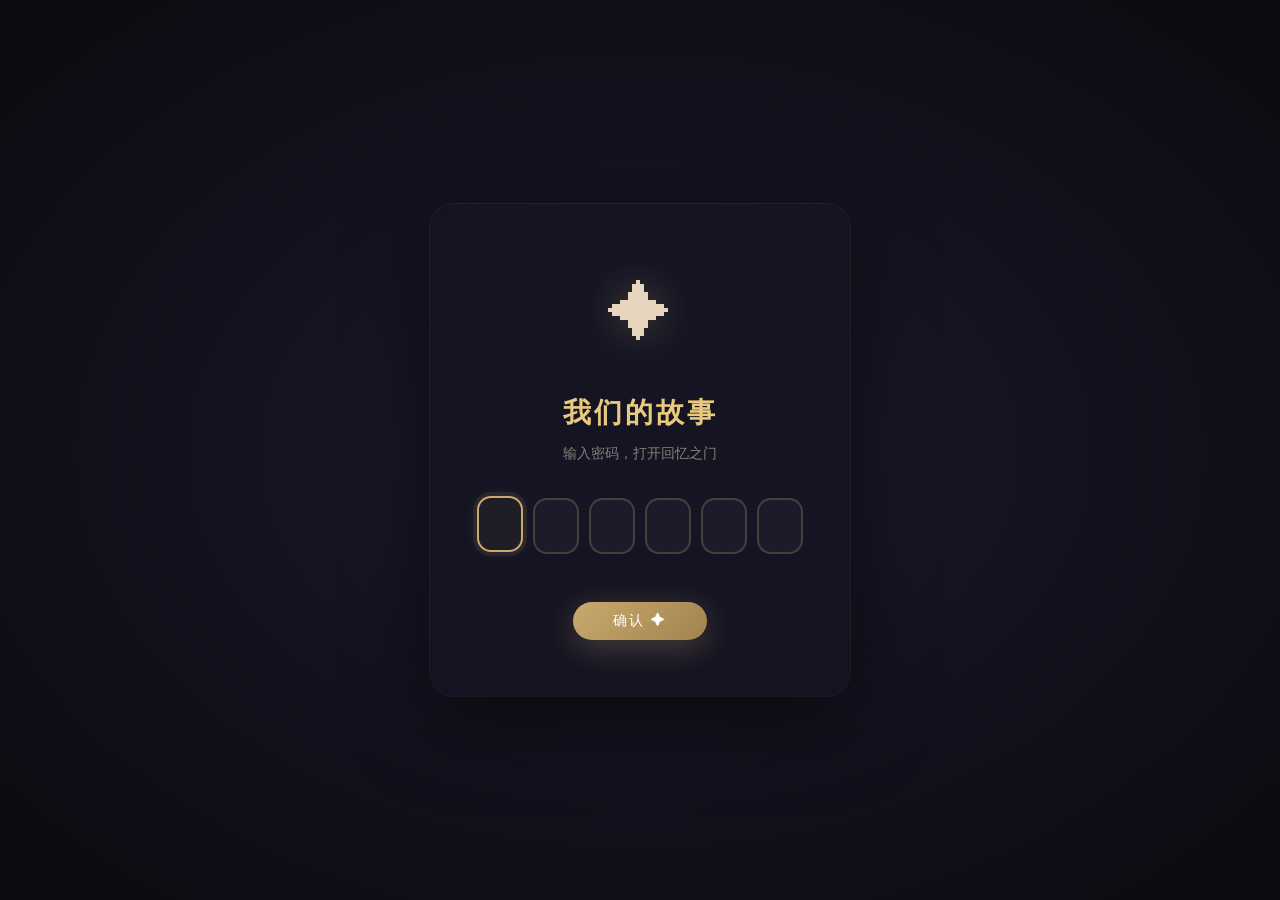
==== commit 26678416: "fix: password input auto-focus, add submit button, paste support - Changed type=password to type=tex" ====
--- a/index.html
+++ b/index.html
@@ -68,9 +68,10 @@
         .password-input input {
             width: 46px; height: 56px; text-align: center; font-size: 24px;
             border: 2px solid rgba(201,169,110,0.25); border-radius: 14px;
-            outline: none; font-family: var(--font-serif); color: var(--text);
+            outline: none; font-family: var(--font-serif); color: var(--primary-glow);
             background: rgba(255,255,255,0.03); transition: all 0.3s;
             -webkit-appearance: none;
+            -webkit-text-security: disc;
         }
         .password-input input:focus {
             border-color: var(--primary);
@@ -192,14 +193,15 @@
         <h1>我们的故事</h1>
         <p class="hint">输入密码，打开回忆之门</p>
         <div class="password-input" id="passwordInput">
-            <input type="password" maxlength="1" inputmode="numeric" pattern="[0-9]" autofocus>
-            <input type="password" maxlength="1" inputmode="numeric" pattern="[0-9]">
-            <input type="password" maxlength="1" inputmode="numeric" pattern="[0-9]">
-            <input type="password" maxlength="1" inputmode="numeric" pattern="[0-9]">
-            <input type="password" maxlength="1" inputmode="numeric" pattern="[0-9]">
-            <input type="password" maxlength="1" inputmode="numeric" pattern="[0-9]">
+            <input type="text" maxlength="1" inputmode="numeric" pattern="[0-9]" autofocus autocomplete="off">
+            <input type="text" maxlength="1" inputmode="numeric" pattern="[0-9]" autocomplete="off">
+            <input type="text" maxlength="1" inputmode="numeric" pattern="[0-9]" autocomplete="off">
+            <input type="text" maxlength="1" inputmode="numeric" pattern="[0-9]" autocomplete="off">
+            <input type="text" maxlength="1" inputmode="numeric" pattern="[0-9]" autocomplete="off">
+            <input type="text" maxlength="1" inputmode="numeric" pattern="[0-9]" autocomplete="off">
         </div>
         <div class="password-error" id="passwordError"></div>
+        <button class="btn-enter" style="margin-top:16px;padding:10px 40px;font-size:14px;" id="passwordSubmit">确认 ✦</button>
     </div>
 </div>
 
@@ -282,6 +284,7 @@
     });
 });
 
+document.getElementById('passwordSubmit').addEventListener('click', checkPassword);
 function checkPassword() {
     var pwd = Array.from(inputs).map(function(i) { return i.value; }).join('');
     if (pwd === CORRECT_PASSWORD) {
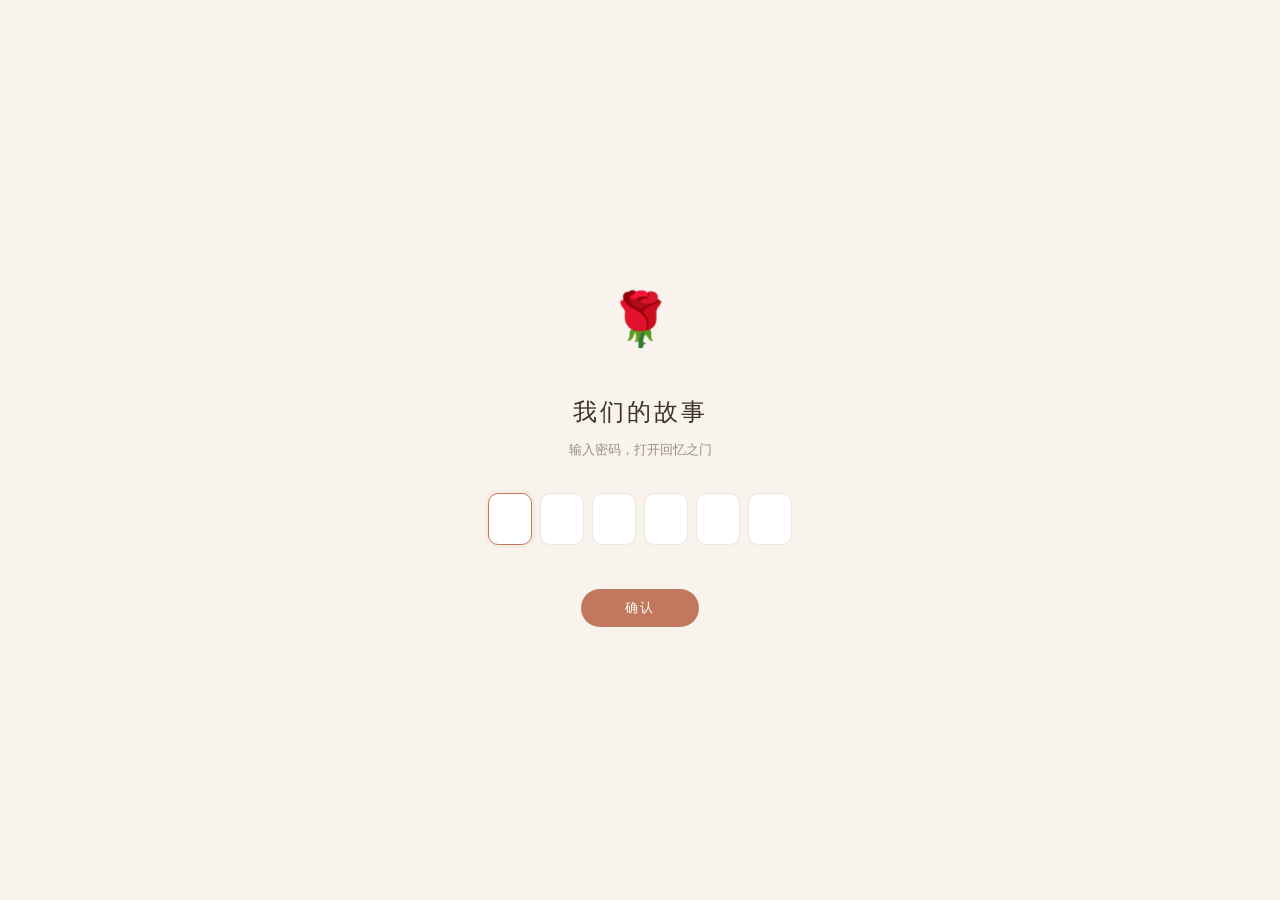
==== commit 935e9478: "新版修改" ====
--- a/index.html
+++ b/index.html
@@ -3,196 +3,136 @@
 <head>
     <meta charset="UTF-8">
     <meta name="viewport" content="width=device-width, initial-scale=1.0">
-    <title>两周年快乐 ✦</title>
+    <title>两周年快乐</title>
     <link rel="stylesheet" href="./css/style.css">
     <style>
-        body {
-            background: radial-gradient(ellipse at 50% 0%, #1a1a2e 0%, #0a0a0f 60%, #000 100%);
-            min-height: 100vh;
-            overflow-x: hidden;
-        }
-
-        /* 光点粒子 */
-        .light-particle {
-            position: fixed;
-            pointer-events: none;
-            z-index: 0;
-            border-radius: 50%;
-            background: var(--primary);
-            animation: floatUp linear infinite;
-            box-shadow: 0 0 6px var(--primary-glow);
-        }
-
-        @keyframes floatUp {
-            0% { transform: translateY(105vh) scale(0); opacity: 0; }
-            10% { opacity: 0.6; }
-            90% { opacity: 0.6; }
-            100% { transform: translateY(-10vh) scale(1.2); opacity: 0; }
-        }
-
-        /* 密码锁 */
-        .password-overlay {
+        body { background: #f8f4ed; overflow-x: hidden; }
+
+        /* 胶卷颗粒质感 */
+        body::before {
+            content: ''; position: fixed; inset: 0; z-index: 0;
+            pointer-events: none; opacity: 0.03;
+            background-image: url("data:image/svg+xml,%3Csvg viewBox='0 0 256 256' xmlns='http://www.w3.org/2000/svg'%3E%3Cfilter id='n'%3E%3CfeTurbulence type='fractalNoise' baseFrequency='0.9' numOctaves='4' stitchTiles='stitch'/%3E%3C/filter%3E%3Crect width='100%25' height='100%25' filter='url(%23n)'/%3E%3C/svg%3E");
+        }
+
+        /* 密码 */
+        .lock {
             position: fixed; inset: 0; z-index: 999;
-            background: radial-gradient(ellipse at center, #1a1a2e 0%, #0a0a0f 100%);
-            display: flex; align-items: center; justify-content: center;
-            transition: opacity 0.8s ease, visibility 0.8s ease;
-        }
-        .password-overlay.hidden {
-            opacity: 0; visibility: hidden; pointer-events: none;
-        }
-
-        .password-box {
-            text-align: center; padding: 56px 44px;
-            background: rgba(20, 20, 35, 0.9);
-            backdrop-filter: blur(24px); -webkit-backdrop-filter: blur(24px);
-            border-radius: 24px;
-            box-shadow: 0 24px 80px rgba(0,0,0,0.5), 0 0 0 1px var(--border);
-            max-width: 420px; width: 90%;
-            animation: fadeInUp 0.8s ease;
-        }
-
-        .password-box .icon {
-            font-size: 64px; margin-bottom: 20px;
-            filter: drop-shadow(0 0 20px rgba(201,169,110,0.3));
-        }
-
-        .password-box h1 {
-            font-family: var(--font-serif); font-size: 28px;
-            color: var(--primary-glow); margin-bottom: 6px; letter-spacing: 3px;
-        }
-        .password-box .hint { color: var(--text-muted); font-size: 14px; margin-bottom: 32px; }
-
-        .password-input {
-            display: flex; gap: 10px; justify-content: center; margin-bottom: 12px;
-        }
-        .password-input input {
-            width: 46px; height: 56px; text-align: center; font-size: 24px;
-            border: 2px solid rgba(201,169,110,0.25); border-radius: 14px;
-            outline: none; font-family: var(--font-serif); color: var(--primary-glow);
-            background: rgba(255,255,255,0.03); transition: all 0.3s;
-            -webkit-appearance: none;
-            -webkit-text-security: disc;
-        }
-        .password-input input:focus {
-            border-color: var(--primary);
-            box-shadow: 0 0 0 4px rgba(201,169,110,0.1), 0 0 20px rgba(201,169,110,0.1);
-            transform: translateY(-2px); background: rgba(201,169,110,0.06);
-        }
-        .password-error { color: #e74c3c; font-size: 13px; min-height: 20px; }
+            background: #f8f4ed; display: flex; align-items: center;
+            justify-content: center; transition: opacity 0.7s, visibility 0.7s;
+        }
+        .lock.hidden { opacity: 0; visibility: hidden; pointer-events: none; }
+
+        .lock-box { text-align: center; padding: 48px; max-width: 360px; width: 88%; }
+        .lock-box .rose {
+            font-size: 52px; margin-bottom: 24px; display: block;
+        }
+        .lock-box h1 {
+            font-family: 'Georgia', serif; font-size: 24px;
+            color: #3d3029; margin-bottom: 4px; letter-spacing: 3px;
+            font-weight: normal;
+        }
+        .lock-box .hint {
+            color: #9b8c7e; font-size: 13px; margin-bottom: 32px;
+        }
+        .pin { display: flex; gap: 8px; justify-content: center; margin-bottom: 10px; }
+        .pin input {
+            width: 44px; height: 52px; text-align: center; font-size: 22px;
+            border: 1px solid rgba(193,120,92,0.2); border-radius: 10px;
+            outline: none; color: #3d3029; background: #fff;
+            transition: all 0.3s; -webkit-appearance: none;
+            -webkit-text-security: disc; font-family: 'Georgia', serif;
+        }
+        .pin input:focus {
+            border-color: #c1785c; box-shadow: 0 0 0 3px rgba(193,120,92,0.06);
+        }
+        .pin-error { color: #c1785c; font-size: 12px; min-height: 18px; }
+
+        .btn-unlock {
+            margin-top: 16px; padding: 10px 44px; border-radius: 50px; border: none;
+            font-size: 13px; letter-spacing: 2px; cursor: pointer;
+            background: #c1785c; color: #fff; transition: all 0.3s;
+        }
+        .btn-unlock:hover { transform: translateY(-1px); box-shadow: 0 6px 20px rgba(193,120,92,0.25); }
 
         /* 主内容 */
         .hero {
-            position: relative; z-index: 1;
-            min-height: 100vh; display: flex; flex-direction: column;
-            align-items: center; justify-content: center;
-            text-align: center; padding: 40px 24px;
-        }
-
-        .hero-glow {
-            position: absolute; width: 600px; height: 600px;
-            border-radius: 50%; background: radial-gradient(circle, rgba(201,169,110,0.08), transparent 70%);
-            top: 50%; left: 50%; transform: translate(-50%, -50%); pointer-events: none;
-        }
-
+            position: relative; z-index: 1; min-height: 100vh;
+            display: flex; flex-direction: column; align-items: center;
+            justify-content: center; text-align: center; padding: 40px 20px;
+        }
         .hero-badge {
-            display: inline-flex; align-items: center; gap: 8px;
-            padding: 8px 24px; background: rgba(201,169,110,0.08);
-            border: 1px solid rgba(201,169,110,0.2); border-radius: 50px;
-            font-size: 12px; color: var(--primary-glow); margin-bottom: 28px;
-            animation: fadeInUp 1s ease; letter-spacing: 3px; text-transform: uppercase;
-        }
-
+            display: inline-flex; align-items: center; gap: 10px;
+            padding: 6px 22px; border: 1px solid rgba(193,120,92,0.2);
+            border-radius: 50px; font-size: 10px; color: #c1785c;
+            margin-bottom: 32px; letter-spacing: 4px;
+        }
         .hero-title {
-            font-family: var(--font-serif);
-            font-size: clamp(36px, 8vw, 64px);
-            color: var(--text); margin-bottom: 6px;
-            animation: fadeInUp 1s ease 0.15s both;
-            letter-spacing: 4px; line-height: 1.2;
-        }
-
-        .hero-title .gold {
-            color: var(--primary-glow);
-            text-shadow: 0 0 40px rgba(201,169,110,0.4);
-        }
-
-        .hero-subtitle {
-            font-size: 15px; color: var(--text-muted); margin-bottom: 48px;
-            animation: fadeInUp 1s ease 0.3s both; letter-spacing: 4px;
-        }
-
-        /* 倒计时 */
-        .countdown {
-            display: flex; gap: 20px; justify-content: center; flex-wrap: wrap;
-            margin-bottom: 52px; animation: fadeInUp 1s ease 0.45s both;
-        }
-        .countdown-item {
-            background: rgba(20,20,35,0.7); backdrop-filter: blur(8px);
-            border-radius: 16px; padding: 20px 24px; min-width: 90px;
-            box-shadow: 0 4px 20px rgba(0,0,0,0.3);
-            border: 1px solid var(--border);
-        }
-        .countdown-num {
-            font-size: 40px; font-weight: 700; color: var(--primary-glow);
-            font-family: var(--font-serif); line-height: 1;
-        }
-        .countdown-label {
-            font-size: 11px; color: var(--text-muted); margin-top: 6px; letter-spacing: 2px;
-        }
-
-        /* 入口 */
-        .hero-actions {
-            display: flex; flex-direction: column; align-items: center; gap: 16px;
-            animation: fadeInUp 1s ease 0.6s both;
-        }
+            font-family: 'Georgia', serif;
+            font-size: clamp(40px, 8vw, 56px);
+            color: #3d3029; margin-bottom: 6px;
+            letter-spacing: 4px; line-height: 1.15; font-weight: normal;
+        }
+        .hero-title em {
+            font-style: normal; color: #c1785c;
+        }
+        .hero-sub {
+            font-size: 13px; color: #9b8c7e; margin-bottom: 52px; letter-spacing: 3px;
+        }
+
+        .countdown { display: flex; gap: 14px; margin-bottom: 52px; }
+        .cd-item {
+            background: #fff; border-radius: 10px;
+            padding: 18px 22px; min-width: 78px;
+            box-shadow: 0 1px 8px rgba(61,48,41,0.04);
+            border: 1px solid rgba(193,120,92,0.06);
+        }
+        .cd-num {
+            font-size: 34px; color: #c1785c;
+            font-family: 'Georgia', serif; line-height: 1;
+        }
+        .cd-label {
+            font-size: 10px; color: #9b8c7e; margin-top: 6px;
+            letter-spacing: 2px; text-transform: uppercase;
+        }
+
         .btn-enter {
             display: inline-flex; align-items: center; gap: 8px;
-            padding: 16px 48px; border: none; border-radius: 50px;
-            font-size: 17px; font-family: var(--font-sans);
-            cursor: pointer; transition: all 0.4s;
-            background: linear-gradient(135deg, var(--primary) 0%, #a0844e 100%);
-            color: #fff; box-shadow: 0 8px 32px rgba(201,169,110,0.3);
-            text-decoration: none; letter-spacing: 2px;
+            padding: 14px 44px; border-radius: 50px; border: none;
+            font-size: 14px; cursor: pointer; letter-spacing: 2px;
+            background: #c1785c; color: #fff;
+            text-decoration: none; transition: all 0.4s;
+            box-shadow: 0 4px 16px rgba(193,120,92,0.2);
         }
         .btn-enter:hover {
             transform: translateY(-3px);
-            box-shadow: 0 14px 48px rgba(201,169,110,0.45);
-        }
-        .hero-quick-links { display: flex; gap: 12px; flex-wrap: wrap; justify-content: center; margin-top: 4px; }
-        .hero-quick-links a {
-            padding: 8px 18px; border-radius: 20px; font-size: 13px;
-            color: var(--text-muted); background: rgba(201,169,110,0.05);
-            border: 1px solid var(--border); transition: all 0.3s;
-            text-decoration: none; letter-spacing: 1px;
-        }
-        .hero-quick-links a:hover {
-            background: rgba(201,169,110,0.12); color: var(--primary-glow);
-            border-color: rgba(201,169,110,0.3);
-        }
-        .hero-footer {
-            position: fixed; bottom: 24px; left: 50%; transform: translateX(-50%);
-            font-size: 12px; color: var(--text-muted); animation: fadeInUp 1s ease 0.9s both;
-            white-space: nowrap; letter-spacing: 2px;
-        }
-
-        @media (max-width: 600px) {
-            .password-box { padding: 40px 24px; }
-            .password-box h1 { font-size: 22px; }
-            .password-input input { width: 40px; height: 48px; font-size: 20px; }
-            .countdown { gap: 10px; }
-            .countdown-item { padding: 14px 16px; min-width: 68px; }
-            .countdown-num { font-size: 30px; }
+            box-shadow: 0 10px 32px rgba(193,120,92,0.3);
+        }
+
+        .hero-foot {
+            position: fixed; bottom: 22px; left: 50%;
+            transform: translateX(-50%);
+            font-size: 11px; color: #c4b8ab; letter-spacing: 2px;
+        }
+
+        @media (max-width: 640px) {
+            .lock-box { padding: 32px 16px; }
+            .lock-box h1 { font-size: 20px; }
+            .pin input { width: 38px; height: 44px; font-size: 18px; }
+            .countdown { gap: 8px; }
+            .cd-item { padding: 14px 12px; min-width: 62px; }
+            .cd-num { font-size: 26px; }
         }
     </style>
 </head>
 <body>
 
-<!-- 密码锁 -->
-<div class="password-overlay" id="passwordOverlay">
-    <div class="password-box">
-        <div class="icon">✦</div>
+<div class="lock" id="passwordOverlay">
+    <div class="lock-box">
+        <span class="rose">🌹</span>
         <h1>我们的故事</h1>
         <p class="hint">输入密码，打开回忆之门</p>
-        <div class="password-input" id="passwordInput">
+        <div class="pin" id="passwordInput">
             <input type="text" maxlength="1" inputmode="numeric" pattern="[0-9]" autofocus autocomplete="off">
             <input type="text" maxlength="1" inputmode="numeric" pattern="[0-9]" autocomplete="off">
             <input type="text" maxlength="1" inputmode="numeric" pattern="[0-9]" autocomplete="off">
@@ -200,112 +140,84 @@
             <input type="text" maxlength="1" inputmode="numeric" pattern="[0-9]" autocomplete="off">
             <input type="text" maxlength="1" inputmode="numeric" pattern="[0-9]" autocomplete="off">
         </div>
-        <div class="password-error" id="passwordError"></div>
-        <button class="btn-enter" style="margin-top:16px;padding:10px 40px;font-size:14px;" id="passwordSubmit">确认 ✦</button>
+        <div class="pin-error" id="passwordError"></div>
+        <button class="btn-unlock" id="passwordSubmit">确认</button>
     </div>
 </div>
 
-<!-- 主内容 -->
 <div class="hero" id="hero">
-    <div class="hero-glow"></div>
-    <div class="hero-badge">✦ Two Years ✦</div>
-    <h1 class="hero-title">两周年<span class="gold">快乐</span></h1>
-    <p class="hero-subtitle">2024 · 06 · 10 — 2026 · 06 · 10</p>
+    <div class="hero-badge">✦ TWO YEARS ✦</div>
+    <h1 class="hero-title">两周年<em>快乐</em></h1>
+    <p class="hero-sub">2024 · 06 · 10 — 2026 · 06 · 10</p>
 
     <div class="countdown" id="countdown">
-        <div class="countdown-item">
-            <div class="countdown-num" id="days">00</div>
-            <div class="countdown-label">天</div>
-        </div>
-        <div class="countdown-item">
-            <div class="countdown-num" id="hours">00</div>
-            <div class="countdown-label">时</div>
-        </div>
-        <div class="countdown-item">
-            <div class="countdown-num" id="minutes">00</div>
-            <div class="countdown-label">分</div>
-        </div>
-        <div class="countdown-item">
-            <div class="countdown-num" id="seconds">00</div>
-            <div class="countdown-label">秒</div>
-        </div>
+        <div class="cd-item"><div class="cd-num" id="days">00</div><div class="cd-label">天</div></div>
+        <div class="cd-item"><div class="cd-num" id="hours">00</div><div class="cd-label">时</div></div>
+        <div class="cd-item"><div class="cd-num" id="minutes">00</div><div class="cd-label">分</div></div>
+        <div class="cd-item"><div class="cd-num" id="seconds">00</div><div class="cd-label">秒</div></div>
     </div>
 
-    <div class="hero-actions">
-        <a href="./pages/timeline.html" class="btn-enter">✦ 开始回忆之旅</a>
-        <div class="hero-quick-links">
-            <a href="./pages/gallery.html">照片墙</a>
-            <a href="./pages/map.html">足迹地图</a>
-            <a href="./pages/letters.html">情书</a>
-            <a href="./pages/scratch.html">刮刮乐</a>
-        </div>
-    </div>
+    <a href="./pages/timeline.html" class="btn-enter">开始回忆之旅</a>
 </div>
 
-<div class="hero-footer">Made with ✦ for you</div>
+<div class="hero-foot">Made with ♥ for you</div>
 
 <script src="./js/main.js"></script>
 <script>
-// === 光点粒子 ===
 (function() {
-    function createParticle() {
+    function mkParticle() {
         var p = document.createElement('div');
-        p.className = 'light-particle';
-        p.style.left = Math.random() * 100 + '%';
-        p.style.width = (2 + Math.random() * 3) + 'px';
-        p.style.height = p.style.width;
-        p.style.animationDuration = (6 + Math.random() * 10) + 's';
-        p.style.animationDelay = Math.random() * 5 + 's';
+        p.style.cssText = 'position:fixed;pointer-events:none;z-index:0;border-radius:50%;'
+            + 'background:rgba(193,120,92,0.08);left:' + Math.random()*100 + '%;'
+            + 'width:' + (3+Math.random()*4) + 'px;height:' + p.style.width.split(':')[1] + ';'
+            + 'animation:drift ' + (10+Math.random()*14) + 's linear infinite;'
+            + 'animation-delay:' + Math.random()*8 + 's;';
         document.body.appendChild(p);
-        setTimeout(function() { p.remove(); }, 16000);
+        setTimeout(function() { p.remove(); }, 24000);
     }
-    for (var i = 0; i < 20; i++) setTimeout(createPetal, i * 400);
-    setInterval(createPetal, 2000);
+    var style = document.createElement('style');
+    style.textContent = '@keyframes drift{0%{transform:translateY(105vh) scale(0);opacity:0;}'
+        + '10%{opacity:0.5;}90%{opacity:0.5;}100%{transform:translateY(-10vh) scale(1.2);opacity:0;}}';
+    document.head.appendChild(style);
+    for (var i = 0; i < 12; i++) setTimeout(mkParticle, i*400);
+    setInterval(mkParticle, 2800);
 })();
 
-// === 密码锁 ===
-var CORRECT_PASSWORD = '980711';
 var inputs = document.querySelectorAll('#passwordInput input');
 var overlay = document.getElementById('passwordOverlay');
-var pwdError = document.getElementById('passwordError');
-
-if (localStorage.getItem('anniversary_unlocked') === 'true') {
-    overlay.classList.add('hidden');
-}
-
-inputs.forEach(function(input, idx) {
-    input.addEventListener('input', function() {
-        input.value = input.value.replace(/\D/g, '');
-        if (input.value && idx < inputs.length - 1) inputs[idx + 1].focus();
-        if (idx === inputs.length - 1 && input.value) checkPassword();
+var err = document.getElementById('passwordError');
+var CORRECT = '980711';
+if (localStorage.getItem('anniversary_unlocked') === 'true') overlay.classList.add('hidden');
+
+inputs.forEach(function(inp, i) {
+    inp.addEventListener('input', function() {
+        inp.value = inp.value.replace(/\D/g, '');
+        if (inp.value && i < inputs.length-1) inputs[i+1].focus();
+        if (i === inputs.length-1 && inp.value) check();
     });
-    input.addEventListener('keydown', function(e) {
-        if (e.key === 'Backspace' && !input.value && idx > 0) inputs[idx - 1].focus();
+    inp.addEventListener('keydown', function(e) {
+        if (e.key === 'Backspace' && !inp.value && i > 0) inputs[i-1].focus();
     });
 });
-
-document.getElementById('passwordSubmit').addEventListener('click', checkPassword);
-function checkPassword() {
-    var pwd = Array.from(inputs).map(function(i) { return i.value; }).join('');
-    if (pwd === CORRECT_PASSWORD) {
+document.getElementById('passwordSubmit').addEventListener('click', check);
+
+function check() {
+    var p = Array.from(inputs).map(function(i) { return i.value; }).join('');
+    if (p === CORRECT) {
         localStorage.setItem('anniversary_unlocked', 'true');
-        overlay.classList.add('hidden');
-        pwdError.textContent = '';
+        overlay.classList.add('hidden'); err.textContent = '';
         if (typeof initMusic === 'function') initMusic();
     } else {
-        pwdError.textContent = '密码不对，再试一次 ✦';
-        inputs.forEach(function(i) { i.value = ''; i.style.borderColor = '#e74c3c'; });
+        err.textContent = '密码不对，再试一次';
+        inputs.forEach(function(i) { i.value = ''; i.style.borderColor = '#c1785c'; });
         inputs[0].focus();
-        setTimeout(function() { inputs.forEach(function(i) { i.style.borderColor = ''; }); }, 500);
+        setTimeout(function() { inputs.forEach(function(i) { i.style.borderColor = ''; }); }, 600);
     }
 }
 
-// === 倒计时 ===
 var TARGET = new Date('2026-06-10T00:15:00').getTime();
-
-function updateCountdown() {
-    var now = Date.now(), diff = TARGET - now;
-
+function tick() {
+    var diff = TARGET - Date.now();
     if (diff <= 0) {
         document.getElementById('days').textContent = '✦';
         document.getElementById('hours').textContent = '永';
@@ -313,14 +225,12 @@
         document.getElementById('seconds').textContent = '♥';
         return;
     }
-    document.getElementById('days').textContent = String(Math.floor(diff / 86400000)).padStart(2, '0');
-    document.getElementById('hours').textContent = String(Math.floor((diff % 86400000) / 3600000)).padStart(2, '0');
-    document.getElementById('minutes').textContent = String(Math.floor((diff % 3600000) / 60000)).padStart(2, '0');
-    document.getElementById('seconds').textContent = String(Math.floor((diff % 60000) / 1000)).padStart(2, '0');
+    document.getElementById('days').textContent = String(Math.floor(diff/86400000)).padStart(2,'0');
+    document.getElementById('hours').textContent = String(Math.floor((diff%86400000)/3600000)).padStart(2,'0');
+    document.getElementById('minutes').textContent = String(Math.floor((diff%3600000)/60000)).padStart(2,'0');
+    document.getElementById('seconds').textContent = String(Math.floor((diff%60000)/1000)).padStart(2,'0');
 }
-
-updateCountdown();
-setInterval(updateCountdown, 1000);
+tick(); setInterval(tick, 1000);
 </script>
 </body>
-</html>
+</html>
--- a/css/style.css
+++ b/css/style.css
@@ -2,16 +2,15 @@
 * { margin: 0; padding: 0; box-sizing: border-box; }
 
 :root {
-    --primary: #c9a96e;
-    --primary-glow: #e8c97e;
-    --accent: #8b7355;
-    --bg: #0a0a0f;
-    --bg-card: rgba(20, 20, 35, 0.85);
-    --text: #e8d5c0;
-    --text-muted: rgba(232, 213, 192, 0.55);
-    --border: rgba(201, 169, 110, 0.12);
-    --shadow: rgba(0, 0, 0, 0.5);
-    --radius: 16px;
+    --bg: #f8f4ed;
+    --bg-card: rgba(255,255,255,0.85);
+    --text: #3d3029;
+    --text-muted: #9b8c7e;
+    --accent: #c1785c;
+    --accent-glow: #d4956e;
+    --border: rgba(193,120,92,0.12);
+    --shadow: 0 2px 16px rgba(61,48,41,0.05);
+    --radius: 8px;
     --font-serif: 'Georgia', 'Times New Roman', serif;
     --font-sans: -apple-system, BlinkMacSystemFont, 'Segoe UI', Roboto, sans-serif;
 }
@@ -22,255 +21,150 @@
     font-family: var(--font-sans);
     background: var(--bg);
     color: var(--text);
-    line-height: 1.7;
+    line-height: 1.8;
     min-height: 100vh;
     -webkit-font-smoothing: antialiased;
 }
 
-a { color: var(--primary); text-decoration: none; }
-img { max-width: 100%; border-radius: 12px; }
+a { color: var(--accent); text-decoration: none; }
+img { max-width: 100%; }
 
 /* === 导航 === */
 .nav {
     position: fixed; top: 0; left: 0; right: 0; z-index: 100;
-    background: rgba(10, 10, 15, 0.88);
+    background: rgba(248,244,237,0.88);
     backdrop-filter: blur(16px); -webkit-backdrop-filter: blur(16px);
     border-bottom: 1px solid var(--border);
-    padding: 0 20px; height: 60px;
+    padding: 0 20px; height: 56px;
     display: flex; align-items: center; justify-content: space-between;
 }
-
 .nav-title {
-    font-family: var(--font-serif); font-size: 18px;
-    color: var(--primary-glow); font-weight: 600; letter-spacing: 1px;
+    font-family: var(--font-serif); font-size: 15px;
+    color: var(--text-muted); letter-spacing: 2px;
 }
-
 .nav-links {
-    display: flex; gap: 8px; overflow-x: auto;
+    display: flex; gap: 4px; overflow-x: auto;
     -webkit-overflow-scrolling: touch; scrollbar-width: none; padding: 4px 0;
 }
 .nav-links::-webkit-scrollbar { display: none; }
-
 .nav-links a {
-    padding: 6px 14px; border-radius: 20px; font-size: 13px;
+    padding: 5px 12px; border-radius: 20px; font-size: 12px;
     color: var(--text-muted); white-space: nowrap; transition: all 0.3s;
     border: 1px solid transparent;
 }
 .nav-links a:hover, .nav-links a.active {
-    background: rgba(201, 169, 110, 0.15); color: var(--primary-glow);
-    border-color: rgba(201, 169, 110, 0.25);
+    background: rgba(193,120,92,0.08); color: var(--accent);
+    border-color: rgba(193,120,92,0.18);
 }
 
 /* === 主容器 === */
-.main { max-width: 900px; margin: 0 auto; padding: 80px 20px 40px; }
+.main { max-width: 900px; margin: 0 auto; padding: 72px 20px 48px; }
 
 .page-title {
-    font-family: var(--font-serif); font-size: 36px; text-align: center;
-    color: var(--primary-glow); margin-bottom: 8px; letter-spacing: 2px;
+    font-family: var(--font-serif); font-size: 30px; text-align: center;
+    color: var(--text); margin-bottom: 6px; letter-spacing: 2px;
+    font-weight: normal;
 }
-
-.page-subtitle { text-align: center; color: var(--text-muted); font-size: 14px; margin-bottom: 48px; }
+.page-subtitle {
+    text-align: center; color: var(--text-muted); font-size: 13px;
+    margin-bottom: 40px;
+}
 
 /* === 卡片 === */
 .card {
-    background: var(--bg-card); border-radius: var(--radius); padding: 24px;
-    box-shadow: 0 4px 24px rgba(0,0,0,0.3), 0 0 0 1px var(--border);
-    margin-bottom: 20px; transition: transform 0.3s, box-shadow 0.3s;
-    backdrop-filter: blur(8px); -webkit-backdrop-filter: blur(8px);
+    background: var(--bg-card); border-radius: var(--radius);
+    padding: 28px 32px; box-shadow: var(--shadow);
+    border: 1px solid var(--border); margin-bottom: 16px;
+    transition: transform 0.3s, box-shadow 0.3s;
 }
-.card:hover { transform: translateY(-3px); box-shadow: 0 8px 32px rgba(0,0,0,0.4), 0 0 0 1px var(--primary); }
+.card:hover { transform: translateY(-2px); box-shadow: 0 4px 24px rgba(61,48,41,0.08); }
 
 /* === 按钮 === */
 .btn {
     display: inline-block; padding: 12px 32px; border: none; border-radius: 50px;
-    font-size: 15px; font-family: var(--font-sans); cursor: pointer;
+    font-size: 14px; font-family: var(--font-sans); cursor: pointer;
     transition: all 0.3s; text-align: center; letter-spacing: 1px;
 }
-
 .btn-primary {
-    background: linear-gradient(135deg, var(--primary), #a0844e);
-    color: #fff; box-shadow: 0 4px 20px rgba(201, 169, 110, 0.3);
+    background: var(--accent); color: #fff;
+    box-shadow: 0 4px 16px rgba(193,120,92,0.2);
 }
-.btn-primary:hover { transform: translateY(-2px); box-shadow: 0 8px 32px rgba(201, 169, 110, 0.45); }
+.btn-primary:hover { transform: translateY(-2px); box-shadow: 0 8px 28px rgba(193,120,92,0.3); }
 
 /* === 时间线 === */
 .timeline { position: relative; padding-left: 44px; }
-
 .timeline::before {
     content: ''; position: absolute; left: 18px; top: 0; bottom: 0;
-    width: 1px; background: linear-gradient(180deg, var(--primary), rgba(201,169,110,0.2));
+    width: 1px; background: linear-gradient(180deg,
+        var(--accent) 0%, rgba(193,120,92,0.3) 50%, rgba(193,120,92,0.04) 100%);
+}
+.timeline-item { position: relative; margin-bottom: 40px; padding-left: 20px; }
+.timeline-dot {
+    position: absolute; left: -30px; top: 6px; width: 10px; height: 10px;
+    border-radius: 50%; background: var(--accent);
+    border: 2px solid var(--bg); box-shadow: 0 0 12px rgba(193,120,92,0.3);
+}
+.timeline-date { font-size: 12px; color: var(--accent); margin-bottom: 4px; letter-spacing: 2px; }
+.timeline-title { font-size: 18px; font-weight: 600; color: var(--text); margin-bottom: 6px; }
+.timeline-desc { font-size: 14px; color: var(--text-muted); line-height: 1.9; }
+.timeline-img {
+    margin-top: 16px; width: 100%;
+    max-height: 420px; object-fit: contain;
+    border-radius: 4px;
+    box-shadow:
+        0 1px 0 rgba(255,255,255,0.3) inset,
+        0 0 0 1px rgba(0,0,0,0.06),
+        0 0 0 4px #f5f0e8,
+        0 0 0 6px rgba(0,0,0,0.05),
+        0 0 0 10px #2a2520,
+        0 0 0 11px rgba(0,0,0,0.08),
+        0 6px 24px rgba(0,0,0,0.15);
+    background: #f5f0e8;
 }
 
-.timeline-item { position: relative; margin-bottom: 36px; padding-left: 20px; }
+/* === 地图 === */
+#map { height: 550px; border-radius: 8px; }
 
-.timeline-dot {
-    position: absolute; left: -30px; top: 8px; width: 12px; height: 12px;
-    border-radius: 50%; background: var(--primary);
-    border: 3px solid var(--bg); box-shadow: 0 0 12px rgba(201,169,110,0.5);
+/* === 情书 === */
+.letter { max-width: 640px; margin: 0 auto; }
+.letter-card {
+    background: var(--bg-card); border-radius: var(--radius);
+    padding: 48px 44px; box-shadow: var(--shadow);
+    border: 1px solid var(--border); margin-bottom: 20px;
+}
+.letter-date { font-size: 12px; color: var(--accent); text-align: right; margin-bottom: 28px; letter-spacing: 2px; }
+.letter-content {
+    font-size: 16px; line-height: 2.2; color: var(--text);
+    white-space: pre-wrap; font-family: var(--font-serif);
 }
 
-.timeline-date { font-size: 13px; color: var(--primary-glow); margin-bottom: 6px; letter-spacing: 1px; }
-.timeline-title { font-size: 19px; font-weight: 600; color: var(--text); margin-bottom: 8px; }
-.timeline-desc { font-size: 14px; color: var(--text-muted); line-height: 1.9; }
-.timeline-img { margin-top: 14px; border-radius: 12px; max-height: 320px; object-fit: cover; width: 100%; }
-
-/* === 照片墙-轮播 === */
-.carousel-container {
-    position: relative; width: 100%; max-width: 900px; margin: 0 auto;
-    height: 75vh; min-height: 480px; overflow: hidden; border-radius: 20px;
-    box-shadow: 0 8px 40px rgba(0,0,0,0.5), 0 0 0 1px var(--border);
-}
-
-.carousel-track {
-    display: flex; height: 100%; transition: transform 0.7s cubic-bezier(0.4, 0, 0.2, 1);
-}
-
-.carousel-slide {
-    min-width: 100%; height: 100%; position: relative; flex-shrink: 0;
-}
-
-.carousel-slide img {
-    width: 100%; height: 100%; object-fit: cover; border-radius: 0;
-}
-
-.carousel-slide .overlay {
-    position: absolute; bottom: 0; left: 0; right: 0;
-    background: linear-gradient(to top, rgba(0,0,0,0.9), transparent);
-    padding: 48px 32px 32px; color: #fff;
-}
-
-.carousel-slide .overlay .slide-title {
-    font-family: var(--font-serif); font-size: 22px; margin-bottom: 4px;
-}
-.carousel-slide .overlay .slide-desc { font-size: 13px; opacity: 0.75; }
-
-.carousel-btn {
-    position: absolute; top: 50%; transform: translateY(-50%); z-index: 10;
-    width: 48px; height: 48px; border-radius: 50%; border: none;
-    background: rgba(20,20,35,0.7); backdrop-filter: blur(8px);
-    color: var(--primary-glow); font-size: 24px; cursor: pointer;
-    transition: all 0.3s; display: flex; align-items: center; justify-content: center;
-}
-.carousel-btn:hover { background: rgba(201,169,110,0.25); }
-.carousel-btn.prev { left: 16px; }
-.carousel-btn.next { right: 16px; }
-
-.carousel-dots {
-    position: absolute; bottom: 16px; left: 50%; transform: translateX(-50%);
-    display: flex; gap: 8px; z-index: 5;
-}
-.carousel-dot {
-    width: 8px; height: 8px; border-radius: 50%; background: rgba(255,255,255,0.4);
-    cursor: pointer; transition: all 0.3s; border: none;
-}
-.carousel-dot.active { background: var(--primary-glow); width: 24px; border-radius: 12px; }
-
-/* === 地图 === */
-#map { height: 550px; border-radius: 20px; box-shadow: 0 8px 40px rgba(0,0,0,0.5); }
-
-.leaflet-popup-content-wrapper {
-    background: var(--bg-card) !important; color: var(--text) !important;
-    border-radius: 14px !important; box-shadow: 0 8px 32px rgba(0,0,0,0.5) !important;
-    border: 1px solid var(--border) !important; backdrop-filter: blur(12px);
-}
-.leaflet-popup-tip { background: var(--bg-card) !important; }
-
-.map-popup { padding: 4px; }
-.map-popup strong { color: var(--primary-glow); font-size: 14px; }
-.map-popup .popup-photos { display: flex; gap: 6px; margin: 8px 0; flex-wrap: wrap; }
-.map-popup .popup-photos img {
-    width: 100px; height: 70px; object-fit: cover; border-radius: 8px;
-    cursor: pointer; transition: transform 0.2s; border: 2px solid transparent;
-}
-.map-popup .popup-photos img:hover { transform: scale(1.05); border-color: var(--primary); }
-.map-popup p { font-size: 13px; color: var(--text-muted); margin-top: 6px; }
-
-/* === 情书 === */
-.letter { max-width: 650px; margin: 0 auto; }
-.letter-card {
-    background: var(--bg-card); border-radius: var(--radius); padding: 48px 40px;
-    box-shadow: 0 4px 24px rgba(0,0,0,0.3), 0 0 0 1px var(--border);
-    margin-bottom: 24px; backdrop-filter: blur(8px);
-}
-.letter-date { font-size: 13px; color: var(--primary-glow); text-align: right; margin-bottom: 24px; }
-.letter-content {
-    font-size: 16px; line-height: 2.2; color: var(--text); white-space: pre-wrap;
-    font-family: var(--font-serif);
-}
-
-/* === 9宫格刮刮乐 === */
-.scratch-grid {
-    display: grid; grid-template-columns: repeat(3, 1fr);
-    gap: 12px; max-width: 520px; margin: 0 auto;
-}
-
-.scratch-cell {
-    position: relative; aspect-ratio: 1; border-radius: 14px;
-    overflow: hidden; cursor: crosshair;
-    box-shadow: 0 2px 12px rgba(0,0,0,0.3);
-}
-
-.scratch-cell.result {
-    display: flex; flex-direction: column; align-items: center;
-    justify-content: center; padding: 12px; background: var(--bg-card);
-}
-
-.scratch-cell .emoji { font-size: 32px; margin-bottom: 6px; }
-.scratch-cell .label { font-size: 12px; color: var(--text-muted); text-align: center; }
-.scratch-cell canvas {
-    position: absolute; inset: 0; width: 100%; height: 100%; z-index: 1;
-}
-.scratch-hint {
-    text-align: center; margin-top: 16px; font-size: 14px;
-    color: var(--text-muted); animation: pulse 2s ease-in-out infinite;
-}
-
-.revealed .scratch-cell-inner {
-    opacity: 1; transform: scale(1);
-}
-
-/* === 星空粒子 === */
-.star { position: fixed; pointer-events: none; z-index: 0; }
-.star::before {
-    content: '✦'; font-size: 12px; color: rgba(201,169,110,0.3);
-}
-
-/* === 音乐 === */
+/* === 音乐按钮 === */
 .music-btn {
     position: fixed; bottom: 24px; right: 24px; z-index: 100;
-    width: 48px; height: 48px; border-radius: 50%; border: 1px solid var(--border);
-    background: var(--bg-card); box-shadow: 0 4px 16px rgba(0,0,0,0.3);
-    cursor: pointer; font-size: 20px; display: flex; align-items: center;
-    justify-content: center; transition: all 0.3s; color: var(--primary-glow);
+    width: 44px; height: 44px; border-radius: 50%; border: 1px solid var(--border);
+    background: var(--bg-card); box-shadow: var(--shadow);
+    cursor: pointer; font-size: 18px; display: flex; align-items: center;
+    justify-content: center; transition: all 0.3s; color: var(--accent);
     backdrop-filter: blur(8px);
 }
-.music-btn:hover { transform: scale(1.1); box-shadow: 0 6px 24px rgba(0,0,0,0.4); }
-.music-btn.playing { animation: spin 4s linear infinite; border-color: var(--primary); }
+.music-btn:hover { transform: scale(1.08); }
+.music-btn.playing { border-color: var(--accent); box-shadow: 0 0 20px rgba(193,120,92,0.2); }
 
-/* === 动画 === */
-@keyframes fadeInUp {
-    from { opacity: 0; transform: translateY(24px); }
+/* === 通用动画 === */
+@keyframes fadeUp {
+    from { opacity: 0; transform: translateY(16px); }
     to { opacity: 1; transform: translateY(0); }
-}
-@keyframes pulse { 0%,100% { opacity: 1; } 50% { opacity: 0.4; } }
-@keyframes spin { from { transform: rotate(0deg); } to { transform: rotate(360deg); } }
-@keyframes shimmer {
-    0% { background-position: -200% center; }
-    100% { background-position: 200% center; }
 }
 
 /* === 响应式 === */
-@media (max-width: 600px) {
-    .nav { padding: 0 12px; height: 52px; }
-    .nav-title { font-size: 15px; }
-    .nav-links a { padding: 4px 10px; font-size: 12px; }
-    .main { padding: 70px 12px 30px; }
-    .page-title { font-size: 26px; }
-    .carousel-container { height: 55vh; min-height: 350px; }
-    .carousel-btn { width: 38px; height: 38px; font-size: 18px; }
-    .letter-card { padding: 28px 20px; }
+@media (max-width: 640px) {
+    .nav { padding: 0 12px; height: 48px; }
+    .nav-title { font-size: 13px; }
+    .nav-links a { padding: 4px 8px; font-size: 11px; }
+    .main { padding: 64px 14px 30px; }
+    .page-title { font-size: 24px; }
+    .letter-card { padding: 32px 22px; }
     .timeline { padding-left: 36px; }
-    .scratch-grid { gap: 8px; }
-    .music-btn { bottom: 16px; right: 16px; width: 42px; height: 42px; font-size: 18px; }
+    .music-btn { bottom: 16px; right: 16px; width: 38px; height: 38px; font-size: 16px; }
     #map { height: 400px; }
 }
